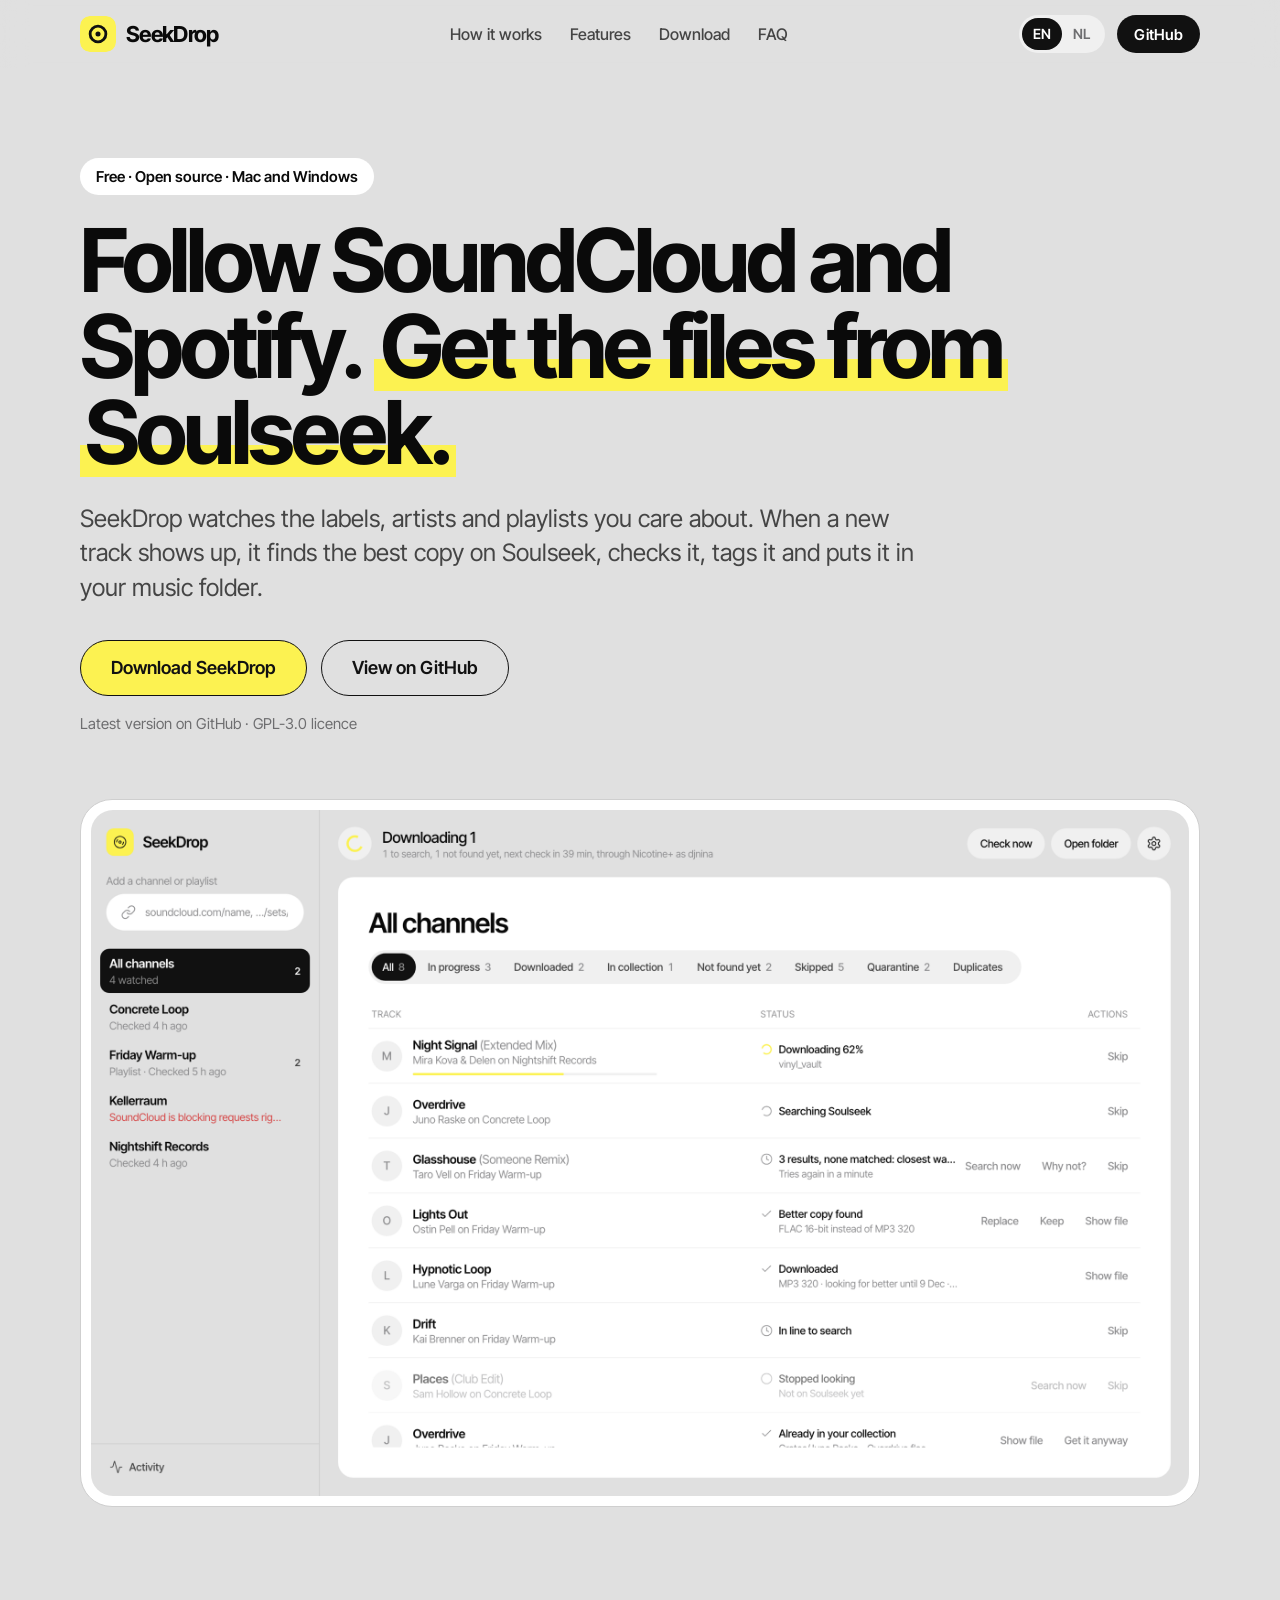
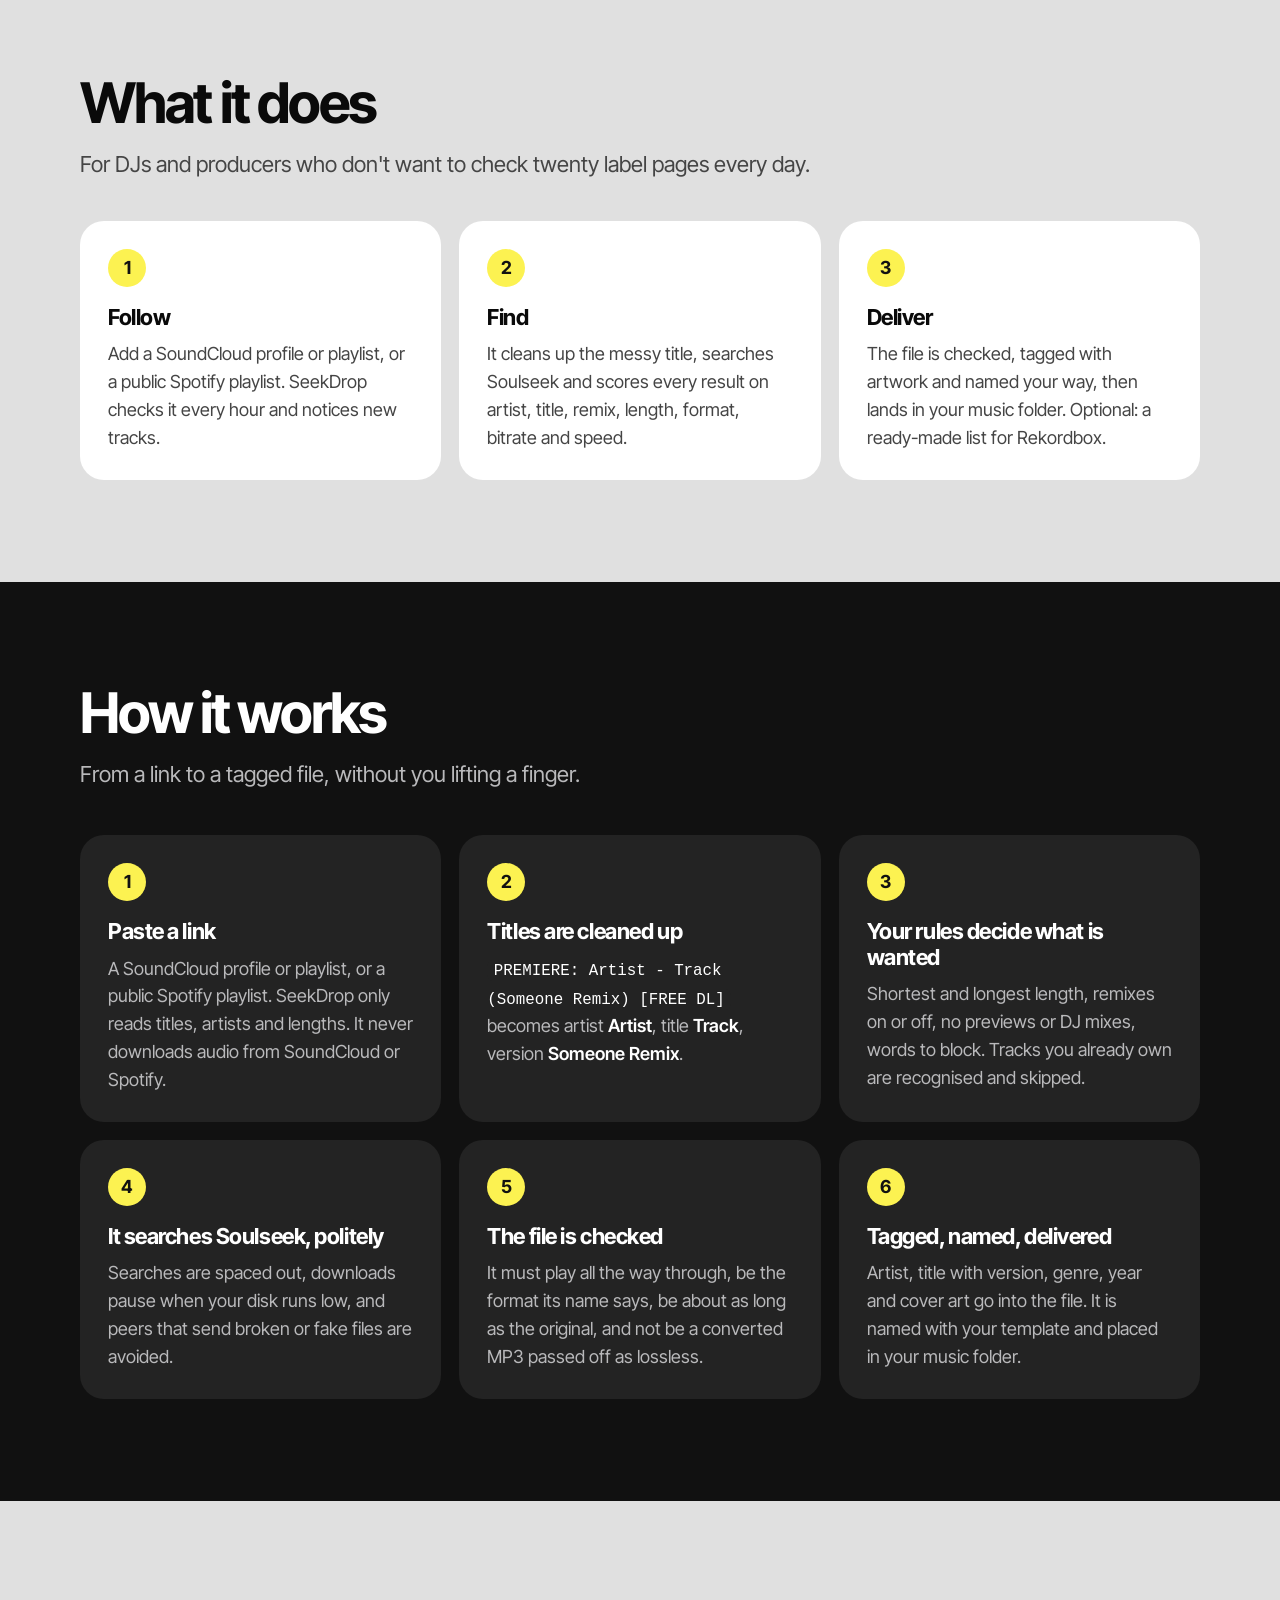
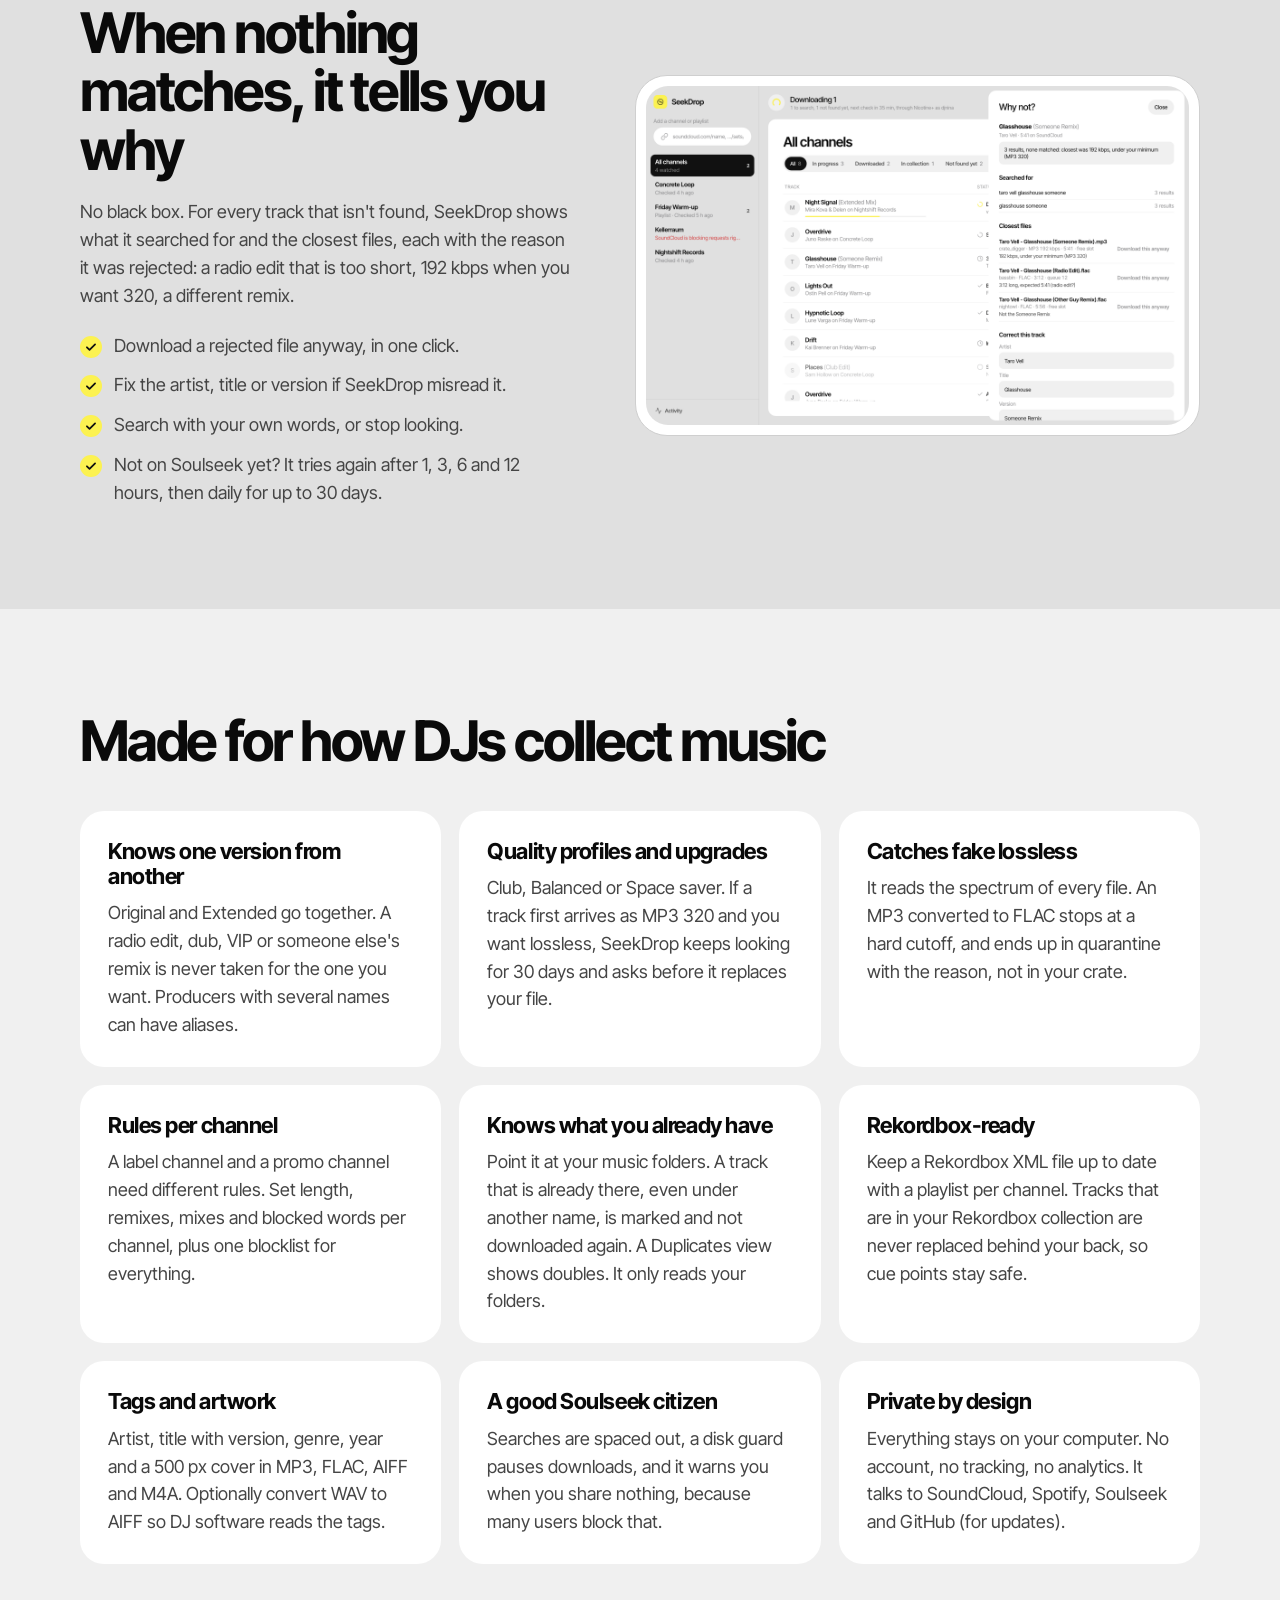
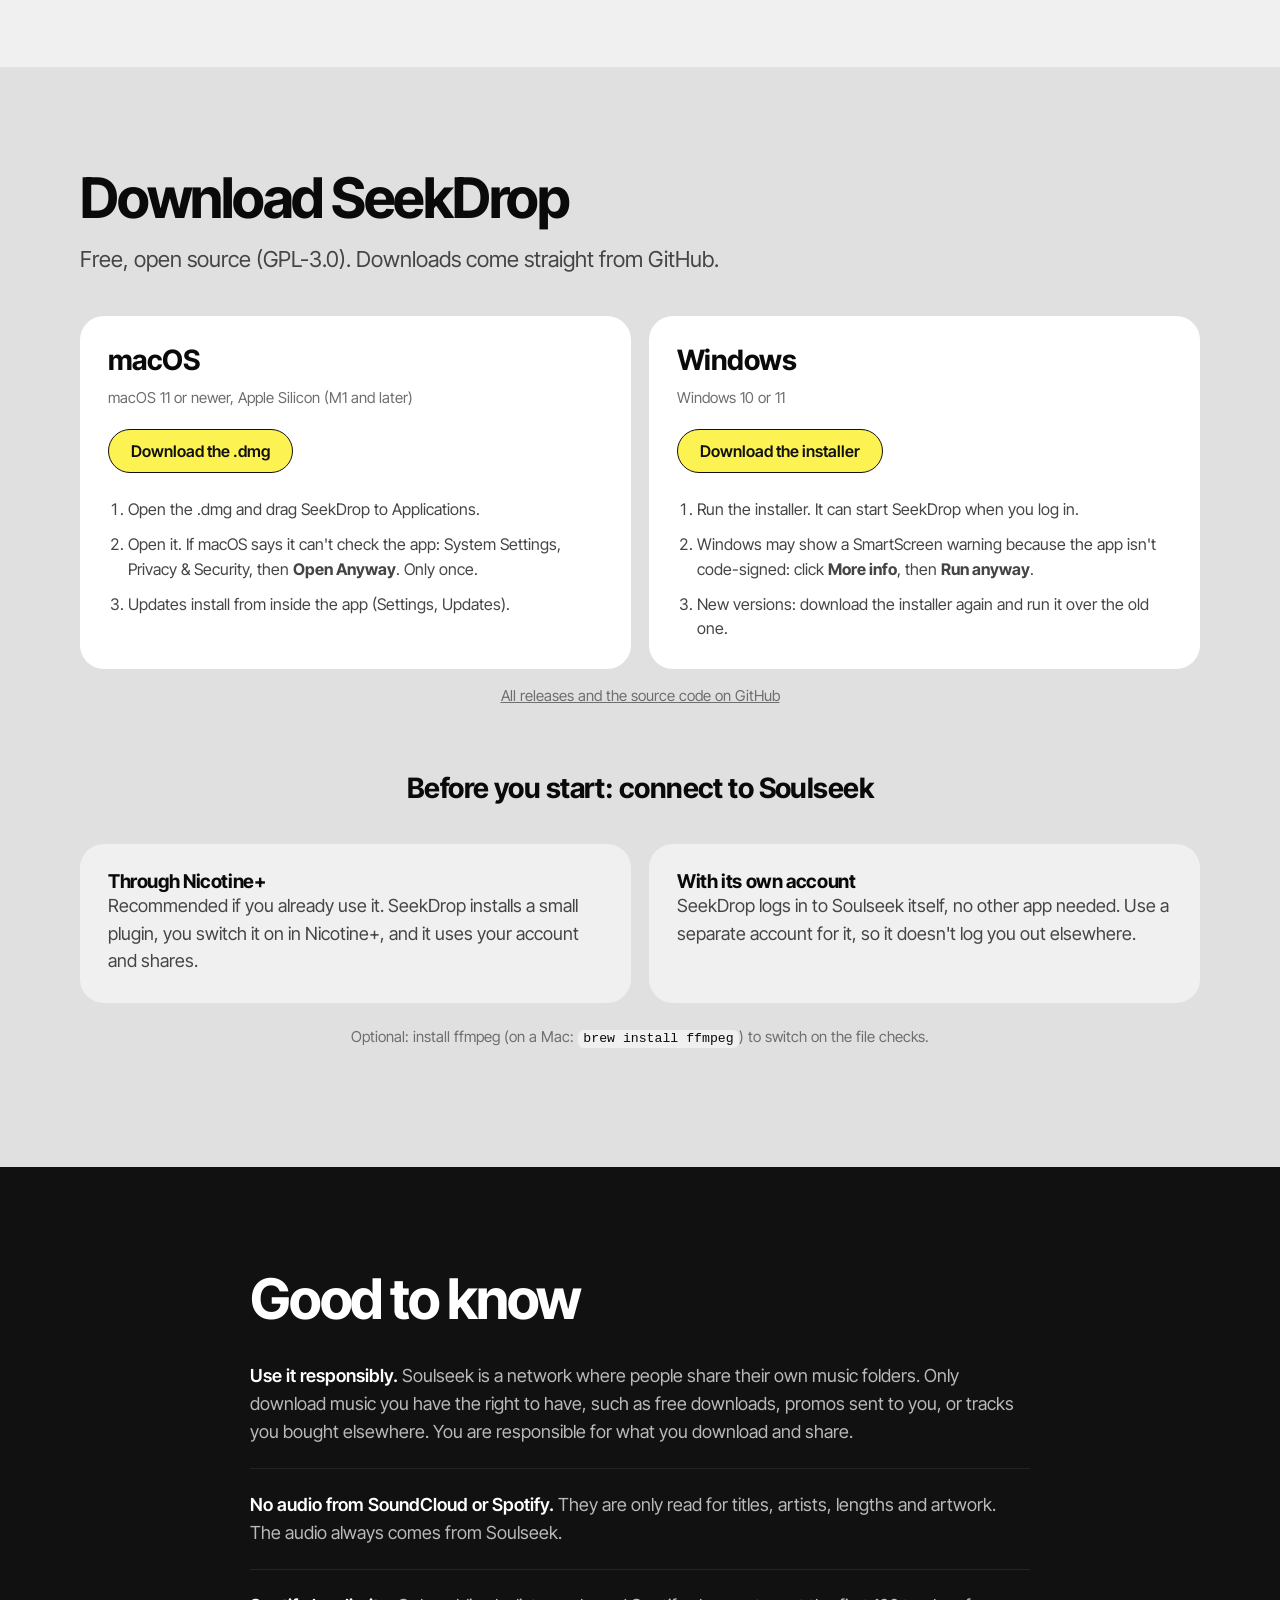
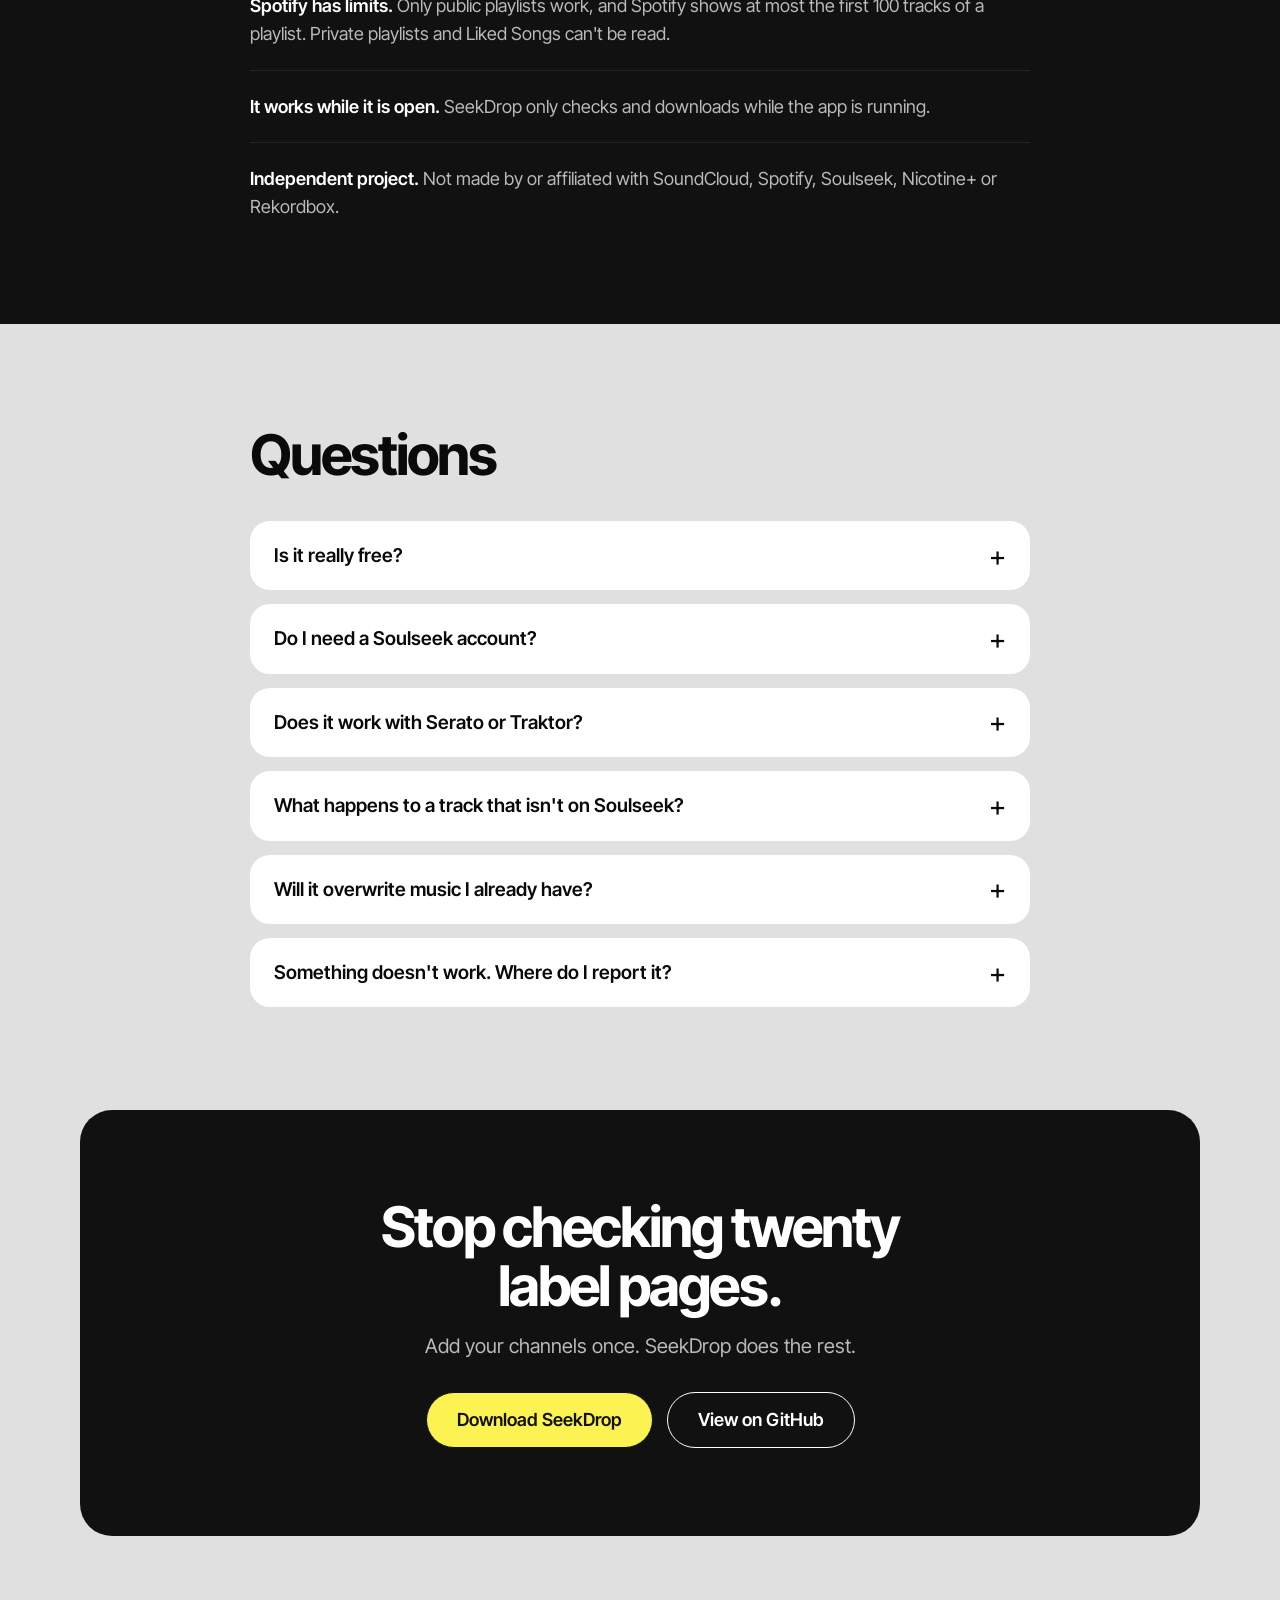
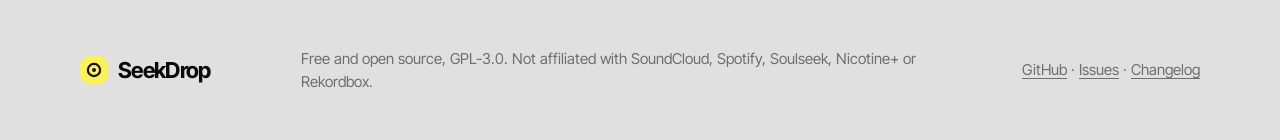
==== site/index.html @ 2ce30eee "Website: landing page for SeekDrop (site/) Static page in English and Dutch for Vercel (Root Directo" ====
<!doctype html>
<html lang="en">
<head>
  <meta charset="utf-8">
  <meta name="viewport" content="width=device-width, initial-scale=1">
  <title>SeekDrop: follow SoundCloud and Spotify, get the files from Soulseek</title>
  <meta name="description" content="SeekDrop is a free desktop app for DJs. It follows SoundCloud channels and Spotify playlists, finds each new track on Soulseek, checks the file, tags it and puts it in your music folder.">
  <meta name="theme-color" content="#E0E0E0">
  <meta property="og:title" content="SeekDrop">
  <meta property="og:description" content="Follow SoundCloud and Spotify. Get the files from Soulseek. Free and open source for Mac and Windows.">
  <meta property="og:type" content="website">
  <link rel="icon" href="img/logo.svg" type="image/svg+xml">
  <link rel="stylesheet" href="style.css">
</head>
<body>
<a class="skip" href="#main" data-i18n="skip">Skip to content</a>

<header class="nav">
  <div class="wrap nav-row">
    <a class="brand" href="#top" aria-label="SeekDrop">
      <img src="img/logo.svg" alt="" width="36" height="36"><span>SeekDrop</span>
    </a>
    <nav class="nav-links" aria-label="Main">
      <a href="#how" data-i18n="nav_how">How it works</a>
      <a href="#features" data-i18n="nav_features">Features</a>
      <a href="#download" data-i18n="nav_download">Download</a>
      <a href="#faq" data-i18n="nav_faq">FAQ</a>
    </nav>
    <div class="nav-actions">
      <div class="lang" role="group" aria-label="Language">
        <button type="button" data-lang="en" aria-pressed="true">EN</button>
        <button type="button" data-lang="nl" aria-pressed="false">NL</button>
      </div>
      <a class="btn dark small" href="https://github.com/Stormhoogervorst/seekdrop" data-i18n="github_short">GitHub</a>
    </div>
  </div>
</header>

<main id="main">
  <!-- Hero -->
  <section class="hero" id="top">
    <div class="wrap">
      <p class="eyebrow" data-i18n="eyebrow">Free · Open source · Mac and Windows</p>
      <h1 data-i18n="h1">Follow SoundCloud and Spotify. <span class="mark">Get the files from Soulseek.</span></h1>
      <p class="lede" data-i18n="lede">SeekDrop watches the labels, artists and playlists you care about. When a new track shows up, it finds the best copy on Soulseek, checks it, tags it and puts it in your music folder.</p>
      <div class="cta">
        <a class="btn primary big" id="dl-main" href="https://github.com/Stormhoogervorst/seekdrop/releases/latest"><span id="dl-main-label">Download for Mac</span></a>
        <a class="btn ghost big" href="https://github.com/Stormhoogervorst/seekdrop" data-i18n="view_github">View on GitHub</a>
      </div>
      <p class="meta" id="dl-meta" data-i18n="meta_default">Latest version on GitHub · GPL-3.0 licence</p>
      <figure class="shot hero-shot">
        <img src="img/app-main.png" width="1440" height="900" alt="The SeekDrop window: channels on the left, tracks with their status on the right, such as downloading, searching Soulseek, and downloaded." data-i18n-alt="alt_main">
      </figure>
    </div>
  </section>

  <!-- What it does -->
  <section class="section" id="what">
    <div class="wrap">
      <h2 data-i18n="what_h">What it does</h2>
      <p class="sub" data-i18n="what_sub">For DJs and producers who don't want to check twenty label pages every day.</p>
      <div class="cards three">
        <article class="card">
          <span class="num">1</span>
          <h3 data-i18n="c1_h">Follow</h3>
          <p data-i18n="c1_p">Add a SoundCloud profile or playlist, or a public Spotify playlist. SeekDrop checks it every hour and notices new tracks.</p>
        </article>
        <article class="card">
          <span class="num">2</span>
          <h3 data-i18n="c2_h">Find</h3>
          <p data-i18n="c2_p">It cleans up the messy title, searches Soulseek and scores every result on artist, title, remix, length, format, bitrate and speed.</p>
        </article>
        <article class="card">
          <span class="num">3</span>
          <h3 data-i18n="c3_h">Deliver</h3>
          <p data-i18n="c3_p">The file is checked, tagged with artwork and named your way, then lands in your music folder. Optional: a ready-made list for Rekordbox.</p>
        </article>
      </div>
    </div>
  </section>

  <!-- How it works -->
  <section class="section dark" id="how">
    <div class="wrap">
      <h2 data-i18n="how_h">How it works</h2>
      <p class="sub" data-i18n="how_sub">From a link to a tagged file, without you lifting a finger.</p>
      <ol class="steps">
        <li><h3 data-i18n="s1_h">Paste a link</h3><p data-i18n="s1_p">A SoundCloud profile or playlist, or a public Spotify playlist. SeekDrop only reads titles, artists and lengths. It never downloads audio from SoundCloud or Spotify.</p></li>
        <li><h3 data-i18n="s2_h">Titles are cleaned up</h3><p data-i18n="s2_p"><code>PREMIERE: Artist - Track (Someone Remix) [FREE DL]</code> becomes artist <em>Artist</em>, title <em>Track</em>, version <em>Someone Remix</em>.</p></li>
        <li><h3 data-i18n="s3_h">Your rules decide what is wanted</h3><p data-i18n="s3_p">Shortest and longest length, remixes on or off, no previews or DJ mixes, words to block. Tracks you already own are recognised and skipped.</p></li>
        <li><h3 data-i18n="s4_h">It searches Soulseek, politely</h3><p data-i18n="s4_p">Searches are spaced out, downloads pause when your disk runs low, and peers that send broken or fake files are avoided.</p></li>
        <li><h3 data-i18n="s5_h">The file is checked</h3><p data-i18n="s5_p">It must play all the way through, be the format its name says, be about as long as the original, and not be a converted MP3 passed off as lossless.</p></li>
        <li><h3 data-i18n="s6_h">Tagged, named, delivered</h3><p data-i18n="s6_p">Artist, title with version, genre, year and cover art go into the file. It is named with your template and placed in your music folder.</p></li>
      </ol>
    </div>
  </section>

  <!-- Why not -->
  <section class="section" id="why">
    <div class="wrap split">
      <div class="copy">
        <h2 data-i18n="why_h">When nothing matches, it tells you why</h2>
        <p data-i18n="why_p">No black box. For every track that isn't found, SeekDrop shows what it searched for and the closest files, each with the reason it was rejected: a radio edit that is too short, 192 kbps when you want 320, a different remix.</p>
        <ul class="ticks">
          <li data-i18n="why_l1">Download a rejected file anyway, in one click.</li>
          <li data-i18n="why_l2">Fix the artist, title or version if SeekDrop misread it.</li>
          <li data-i18n="why_l3">Search with your own words, or stop looking.</li>
          <li data-i18n="why_l4">Not on Soulseek yet? It tries again after 1, 3, 6 and 12 hours, then daily for up to 30 days.</li>
        </ul>
      </div>
      <figure class="shot">
        <img src="img/app-why.png" width="1440" height="900" loading="lazy" alt="The Why not panel for a track: what was searched for, the three closest files and why each was rejected, with buttons to download anyway." data-i18n-alt="alt_why">
      </figure>
    </div>
  </section>

  <!-- Features -->
  <section class="section tint" id="features">
    <div class="wrap">
      <h2 data-i18n="feat_h">Made for how DJs collect music</h2>
      <div class="cards grid">
        <article class="card"><h3 data-i18n="f1_h">Knows one version from another</h3><p data-i18n="f1_p">Original and Extended go together. A radio edit, dub, VIP or someone else's remix is never taken for the one you want. Producers with several names can have aliases.</p></article>
        <article class="card"><h3 data-i18n="f2_h">Quality profiles and upgrades</h3><p data-i18n="f2_p">Club, Balanced or Space saver. If a track first arrives as MP3 320 and you want lossless, SeekDrop keeps looking for 30 days and asks before it replaces your file.</p></article>
        <article class="card"><h3 data-i18n="f3_h">Catches fake lossless</h3><p data-i18n="f3_p">It reads the spectrum of every file. An MP3 converted to FLAC stops at a hard cutoff, and ends up in quarantine with the reason, not in your crate.</p></article>
        <article class="card"><h3 data-i18n="f4_h">Rules per channel</h3><p data-i18n="f4_p">A label channel and a promo channel need different rules. Set length, remixes, mixes and blocked words per channel, plus one blocklist for everything.</p></article>
        <article class="card"><h3 data-i18n="f5_h">Knows what you already have</h3><p data-i18n="f5_p">Point it at your music folders. A track that is already there, even under another name, is marked and not downloaded again. A Duplicates view shows doubles. It only reads your folders.</p></article>
        <article class="card"><h3 data-i18n="f6_h">Rekordbox-ready</h3><p data-i18n="f6_p">Keep a Rekordbox XML file up to date with a playlist per channel. Tracks that are in your Rekordbox collection are never replaced behind your back, so cue points stay safe.</p></article>
        <article class="card"><h3 data-i18n="f7_h">Tags and artwork</h3><p data-i18n="f7_p">Artist, title with version, genre, year and a 500 px cover in MP3, FLAC, AIFF and M4A. Optionally convert WAV to AIFF so DJ software reads the tags.</p></article>
        <article class="card"><h3 data-i18n="f8_h">A good Soulseek citizen</h3><p data-i18n="f8_p">Searches are spaced out, a disk guard pauses downloads, and it warns you when you share nothing, because many users block that.</p></article>
        <article class="card"><h3 data-i18n="f9_h">Private by design</h3><p data-i18n="f9_p">Everything stays on your computer. No account, no tracking, no analytics. It talks to SoundCloud, Spotify, Soulseek and GitHub (for updates).</p></article>
      </div>
    </div>
  </section>

  <!-- Download -->
  <section class="section" id="download">
    <div class="wrap">
      <h2 data-i18n="dl_h">Download SeekDrop</h2>
      <p class="sub" id="dl-sub" data-i18n="dl_sub">Free, open source (GPL-3.0). Downloads come straight from GitHub.</p>
      <div class="cards two">
        <article class="card os" id="card-mac">
          <h3>macOS</h3>
          <p class="small" data-i18n="mac_req">macOS 11 or newer, Apple Silicon (M1 and later)</p>
          <a class="btn primary" id="dl-mac" href="https://github.com/Stormhoogervorst/seekdrop/releases/latest" data-i18n="dl_mac">Download the .dmg</a>
          <ol class="mini">
            <li data-i18n="mac_1">Open the .dmg and drag SeekDrop to Applications.</li>
            <li data-i18n="mac_2">Open it. If macOS says it can't check the app: System Settings, Privacy &amp; Security, then <strong>Open Anyway</strong>. Only once.</li>
            <li data-i18n="mac_3">Updates install from inside the app (Settings, Updates).</li>
          </ol>
        </article>
        <article class="card os" id="card-win">
          <h3>Windows</h3>
          <p class="small" data-i18n="win_req">Windows 10 or 11</p>
          <a class="btn primary" id="dl-win" href="https://github.com/Stormhoogervorst/seekdrop/releases/latest" data-i18n="dl_win">Download the installer</a>
          <ol class="mini">
            <li data-i18n="win_1">Run the installer. It can start SeekDrop when you log in.</li>
            <li data-i18n="win_2">Windows may show a SmartScreen warning because the app isn't code-signed: click <strong>More info</strong>, then <strong>Run anyway</strong>.</li>
            <li data-i18n="win_3">New versions: download the installer again and run it over the old one.</li>
          </ol>
        </article>
      </div>
      <p class="small center"><a href="https://github.com/Stormhoogervorst/seekdrop/releases" data-i18n="all_releases">All releases and the source code on GitHub</a></p>

      <div class="connect">
        <h3 data-i18n="conn_h">Before you start: connect to Soulseek</h3>
        <div class="cards two">
          <article class="card flat"><h4 data-i18n="conn1_h">Through Nicotine+</h4><p data-i18n="conn1_p">Recommended if you already use it. SeekDrop installs a small plugin, you switch it on in Nicotine+, and it uses your account and shares.</p></article>
          <article class="card flat"><h4 data-i18n="conn2_h">With its own account</h4><p data-i18n="conn2_p">SeekDrop logs in to Soulseek itself, no other app needed. Use a separate account for it, so it doesn't log you out elsewhere.</p></article>
        </div>
        <p class="small center" data-i18n="ffmpeg">Optional: install ffmpeg (on a Mac: <code>brew install ffmpeg</code>) to switch on the file checks.</p>
      </div>
    </div>
  </section>

  <!-- Good to know -->
  <section class="section dark" id="know">
    <div class="wrap narrow">
      <h2 data-i18n="know_h">Good to know</h2>
      <ul class="know">
        <li><strong data-i18n="k1_h">Use it responsibly.</strong> <span data-i18n="k1_p">Soulseek is a network where people share their own music folders. Only download music you have the right to have, such as free downloads, promos sent to you, or tracks you bought elsewhere. You are responsible for what you download and share.</span></li>
        <li><strong data-i18n="k2_h">No audio from SoundCloud or Spotify.</strong> <span data-i18n="k2_p">They are only read for titles, artists, lengths and artwork. The audio always comes from Soulseek.</span></li>
        <li><strong data-i18n="k3_h">Spotify has limits.</strong> <span data-i18n="k3_p">Only public playlists work, and Spotify shows at most the first 100 tracks of a playlist. Private playlists and Liked Songs can't be read.</span></li>
        <li><strong data-i18n="k4_h">It works while it is open.</strong> <span data-i18n="k4_p">SeekDrop only checks and downloads while the app is running.</span></li>
        <li><strong data-i18n="k5_h">Independent project.</strong> <span data-i18n="k5_p">Not made by or affiliated with SoundCloud, Spotify, Soulseek, Nicotine+ or Rekordbox.</span></li>
      </ul>
    </div>
  </section>

  <!-- FAQ -->
  <section class="section" id="faq">
    <div class="wrap narrow">
      <h2 data-i18n="faq_h">Questions</h2>
      <details><summary data-i18n="q1">Is it really free?</summary><p data-i18n="a1">Yes. SeekDrop is free and open source under the GPL-3.0 licence. There are no accounts, subscriptions or ads.</p></details>
      <details><summary data-i18n="q2">Do I need a Soulseek account?</summary><p data-i18n="a2">Either use your existing Nicotine+ (it brings its own account), or let SeekDrop log in with an account of its own. A name that doesn't exist yet is created when you first log in.</p></details>
      <details><summary data-i18n="q3">Does it work with Serato or Traktor?</summary><p data-i18n="a3">The files and tags work in any DJ software. The ready-made playlist file is for Rekordbox only for now. Serato crates, M3U playlists and Traktor are not built yet.</p></details>
      <details><summary data-i18n="q4">What happens to a track that isn't on Soulseek?</summary><p data-i18n="a4">It stays in the list as "Not found yet" and SeekDrop tries again after 1, 3, 6 and 12 hours, then daily, for up to 30 days. You can search again by hand at any time.</p></details>
      <details><summary data-i18n="q5">Will it overwrite music I already have?</summary><p data-i18n="a5">No. Your own folders are only read. A better copy of a track is kept next to your file until you press Replace, and a replaced file goes to SeekDrop's trash for 30 days.</p></details>
      <details><summary data-i18n="q6">Something doesn't work. Where do I report it?</summary><p data-i18n="a6">Open an issue on <a href="https://github.com/Stormhoogervorst/seekdrop/issues">GitHub</a> and attach <code>seekdrop.log</code> from the app's data folder.</p></details>
    </div>
  </section>

  <!-- Final call -->
  <section class="section end">
    <div class="wrap">
      <div class="final">
        <h2 data-i18n="end_h">Stop checking twenty label pages.</h2>
        <p data-i18n="end_p">Add your channels once. SeekDrop does the rest.</p>
        <div class="cta center">
          <a class="btn primary big" href="#download" data-i18n="end_btn">Download SeekDrop</a>
          <a class="btn ghost-light big" href="https://github.com/Stormhoogervorst/seekdrop" data-i18n="view_github">View on GitHub</a>
        </div>
      </div>
    </div>
  </section>
</main>

<footer class="foot">
  <div class="wrap foot-row">
    <a class="brand" href="#top"><img src="img/logo.svg" alt="" width="28" height="28"><span>SeekDrop</span></a>
    <p class="small" data-i18n="foot">Free and open source, GPL-3.0. Not affiliated with SoundCloud, Spotify, Soulseek, Nicotine+ or Rekordbox.</p>
    <p class="small"><a href="https://github.com/Stormhoogervorst/seekdrop">GitHub</a> · <a href="https://github.com/Stormhoogervorst/seekdrop/issues" data-i18n="issues">Issues</a> · <a href="https://github.com/Stormhoogervorst/seekdrop/blob/main/CHANGELOG.md" data-i18n="changelog">Changelog</a></p>
  </div>
</footer>

<script src="main.js"></script>
</body>
</html>
---- site/style.css ----
/* SeekDrop website. Same look as the app (DESIGN.md): warm grey, white rounded cards, one yellow accent,
   pill buttons, Inter Tight (SIL Open Font License, see fonts/OFL.txt). */
@font-face {
  font-family: "Inter Tight"; font-style: normal; font-display: swap; font-weight: 100 900;
  src: url(fonts/inter-tight-latin-wght-normal.woff2) format("woff2-variations");
  unicode-range: U+0000-00FF, U+0131, U+0152-0153, U+02BB-02BC, U+02C6, U+02DA, U+02DC, U+0304, U+0308, U+0329, U+2000-206F, U+20AC, U+2122, U+2191, U+2193, U+2212, U+2215, U+FEFF, U+FFFD;
}
@font-face {
  font-family: "Inter Tight"; font-style: normal; font-display: swap; font-weight: 100 900;
  src: url(fonts/inter-tight-latin-ext-wght-normal.woff2) format("woff2-variations");
  unicode-range: U+0100-02BA, U+02BD-02C5, U+02C7-02CC, U+02CE-02D7, U+02DD-02FF, U+0304, U+0308, U+0329, U+1D00-1DBF, U+1E00-1E9F, U+1EF2-1EFF, U+2020, U+20A0-20AB, U+20AD-20C0, U+2113, U+2C60-2C7F, U+A720-A7FF;
}

:root {
  --bg: #E0E0E0;
  --surface: #FFFFFF;
  --surface-muted: #F0F0F0;
  --ink: #111111;
  --ink-raised: #232323;
  --accent: #FCF251;
  --accent-soft: #FEF99A;
  --text: #0A0A0A;
  --body: #454545;
  --muted: #6E6E70;          /* darker than the app's #8E8E90 so small text passes contrast on grey */
  --on-ink: #FFFFFF;
  --on-ink-muted: #B9B9BB;
  --line: #CFCFCF;
  --radius-card: 24px;
  --radius-big: 32px;
  --font: "Inter Tight", "Geist", Inter, system-ui, -apple-system, "Segoe UI", sans-serif;
  --gutter: 20px;
}

*, *::before, *::after { box-sizing: border-box; }
html { scroll-behavior: smooth; scroll-padding-top: 84px; -webkit-text-size-adjust: 100%; }
body {
  margin: 0; background: var(--bg); color: var(--body);
  font-family: var(--font); font-size: 18px; line-height: 1.55; -webkit-font-smoothing: antialiased;
}
img { max-width: 100%; height: auto; display: block; }
a { color: inherit; }
code { font-family: ui-monospace, "SF Mono", Menlo, Consolas, monospace; font-size: .88em; background: var(--surface-muted);
  padding: .1em .4em; border-radius: 6px; color: var(--text); overflow-wrap: anywhere; }
.dark code { background: var(--ink-raised); color: var(--on-ink); }
em { font-style: normal; font-weight: 600; color: var(--text); }
.dark em { color: var(--on-ink); }
:focus-visible { outline: 3px solid var(--ink); outline-offset: 3px; border-radius: 8px; }
.dark :focus-visible, .final :focus-visible { outline-color: var(--accent); }

.wrap { width: 100%; max-width: 1160px; margin: 0 auto; padding: 0 var(--gutter); }
.narrow { max-width: 820px; }
.center { text-align: center; justify-content: center; }
.small { font-size: 15px; color: var(--muted); }
.skip { position: absolute; left: -999px; top: 8px; background: var(--ink); color: var(--on-ink); padding: 10px 16px; border-radius: 999px; z-index: 100; }
.skip:focus { left: 12px; }

h1, h2, h3, h4 { color: var(--text); margin: 0; letter-spacing: -0.03em; line-height: 1.05; font-weight: 700; }
h1 { font-size: clamp(40px, 7.2vw, 88px); letter-spacing: -0.045em; line-height: .98; max-width: 16ch; }
h2 { font-size: clamp(32px, 4.8vw, 56px); letter-spacing: -0.04em; }
h3 { font-size: 22px; line-height: 1.15; letter-spacing: -0.02em; }
h4 { font-size: 19px; letter-spacing: -0.02em; }
.dark h2, .dark h3, .end h2 { color: var(--on-ink); }

/* Buttons: always pills */
.btn {
  display: inline-flex; align-items: center; justify-content: center; gap: 8px; min-height: 44px; padding: 0 22px;
  border-radius: 999px; font: 600 16px/1 var(--font); text-decoration: none; border: 1.5px solid transparent;
  cursor: pointer; transition: transform .15s ease, background-color .15s ease; white-space: nowrap;
}
.btn:hover { transform: translateY(-1px); }
.btn.primary { background: var(--accent); color: var(--ink); border-color: var(--ink); }
.btn.primary:hover { background: var(--accent-soft); }
.btn.dark { background: var(--ink); color: var(--on-ink); }
.btn.ghost { background: transparent; color: var(--ink); border-color: var(--ink); }
.btn.ghost-light { background: transparent; color: var(--on-ink); border-color: var(--on-ink); }
.btn.big { min-height: 56px; padding: 0 30px; font-size: 18px; }
.btn.small { min-height: 38px; padding: 0 16px; font-size: 15px; }

/* Navigation */
.nav { position: sticky; top: 0; z-index: 50; background: rgba(224, 224, 224, .88); backdrop-filter: blur(14px); -webkit-backdrop-filter: blur(14px); }
.nav-row { display: flex; align-items: center; justify-content: space-between; gap: 16px; min-height: 68px; }
.brand { display: inline-flex; align-items: center; gap: 10px; text-decoration: none; font-weight: 700; font-size: 22px; letter-spacing: -0.03em; color: var(--text); }
.brand img { border-radius: 10px; }
.nav-links { display: flex; gap: 28px; }
.nav-links a { text-decoration: none; font-weight: 500; font-size: 16px; color: var(--body); }
.nav-links a:hover { color: var(--text); text-decoration: underline; text-underline-offset: 6px; }
.nav-actions { display: flex; align-items: center; gap: 12px; }
.lang { display: inline-flex; background: var(--surface-muted); border-radius: 999px; padding: 3px; }
.lang button { border: 0; background: transparent; font: 600 14px/1 var(--font); color: var(--muted); min-width: 40px; min-height: 32px; border-radius: 999px; cursor: pointer; }
.lang button[aria-pressed="true"] { background: var(--ink); color: var(--on-ink); }

/* Hero */
.hero { padding: clamp(40px, 7vw, 96px) 0 clamp(32px, 5vw, 64px); }
.eyebrow { display: inline-block; margin: 0 0 22px; padding: 7px 16px; background: var(--surface); border-radius: 999px; font-weight: 600; font-size: 15px; color: var(--text); }
.mark { background: linear-gradient(transparent 62%, var(--accent) 62%, var(--accent) 92%, transparent 92%); padding: 0 .06em; -webkit-box-decoration-break: clone; box-decoration-break: clone; }
.lede { font-size: clamp(19px, 2.2vw, 24px); line-height: 1.45; max-width: 36em; margin: 26px 0 0; color: var(--body); }
.cta { display: flex; flex-wrap: wrap; gap: 14px; margin-top: 34px; }
.meta { margin: 16px 0 0; font-size: 15px; color: var(--muted); }
.shot { margin: 0; background: var(--surface); border-radius: var(--radius-big); padding: 10px; border: 1px solid var(--line); }
.shot img { border-radius: 22px; width: 100%; }
.hero-shot { margin-top: clamp(36px, 5vw, 64px); }

/* Sections */
.section { padding: clamp(56px, 8vw, 112px) 0; }
.section .sub { font-size: clamp(18px, 2vw, 22px); margin: 14px 0 0; max-width: 36em; }
.dark { background: var(--ink); color: var(--on-ink-muted); }
.dark .sub { color: var(--on-ink-muted); }
.tint { background: var(--surface-muted); }
.end { padding-top: 0; }

.cards { display: grid; gap: 18px; margin-top: 40px; }
.cards.three { grid-template-columns: repeat(3, 1fr); }
.cards.two { grid-template-columns: repeat(2, 1fr); }
.cards.grid { grid-template-columns: repeat(3, 1fr); }
.card { background: var(--surface); border-radius: var(--radius-card); padding: 28px; }
.card h3 { margin-bottom: 10px; }
.card p { margin: 0; }
.card.flat { background: var(--surface-muted); }
.tint .card { background: var(--surface); }
.num { display: inline-grid; place-items: center; width: 38px; height: 38px; border-radius: 50%; background: var(--accent); color: var(--ink); font-weight: 700; margin-bottom: 18px; }

/* Steps */
.steps { list-style: none; counter-reset: step; margin: 44px 0 0; padding: 0; display: grid; grid-template-columns: repeat(3, 1fr); gap: 18px; }
.steps li { counter-increment: step; background: var(--ink-raised); border-radius: var(--radius-card); padding: 28px; }
.steps li::before { content: counter(step); display: grid; place-items: center; width: 38px; height: 38px; border-radius: 50%; background: var(--accent); color: var(--ink); font-weight: 700; margin-bottom: 18px; }
.steps h3 { margin-bottom: 10px; }
.steps p { margin: 0; color: var(--on-ink-muted); }

/* Split */
.split { display: grid; grid-template-columns: 1fr 1.15fr; gap: clamp(28px, 5vw, 72px); align-items: center; }
.split p { margin: 18px 0 0; }
.ticks { list-style: none; margin: 22px 0 0; padding: 0; display: grid; gap: 12px; }
.ticks li { position: relative; padding-left: 34px; }
.ticks li::before { content: ""; position: absolute; left: 0; top: 4px; width: 22px; height: 22px; border-radius: 50%; background: var(--accent) url("data:image/svg+xml,%3Csvg xmlns='http://www.w3.org/2000/svg' viewBox='0 0 24 24' fill='none' stroke='%23111' stroke-width='3' stroke-linecap='round' stroke-linejoin='round'%3E%3Cpath d='M5 12.5l4.5 4.5L19 7.5'/%3E%3C/svg%3E") center / 14px no-repeat; }

/* Download */
.os h3 { font-size: 28px; }
.os .small { margin: 0 0 20px; }
.mini { margin: 24px 0 0; padding-left: 20px; display: grid; gap: 10px; font-size: 16px; }
.connect { margin-top: 64px; }
.connect h3 { font-size: 28px; text-align: center; }
.connect .small { margin-top: 22px; }
.card.os.pick { outline: 3px solid var(--ink); }

/* Good to know */
.know { list-style: none; margin: 34px 0 0; padding: 0; display: grid; gap: 22px; }
.know li { padding-bottom: 22px; border-bottom: 1px solid var(--ink-raised); }
.know li:last-child { border: 0; padding-bottom: 0; }
.know strong { color: var(--on-ink); font-weight: 600; }

/* FAQ */
details { background: var(--surface); border-radius: 20px; padding: 0 24px; margin-top: 14px; }
details:first-of-type { margin-top: 36px; }
summary { cursor: pointer; list-style: none; font-weight: 600; font-size: 19px; color: var(--text); padding: 20px 36px 20px 0; position: relative; }
summary::-webkit-details-marker { display: none; }
summary::after { content: "+"; position: absolute; right: 0; top: 50%; transform: translateY(-50%); font-size: 28px; font-weight: 400; line-height: 1; }
details[open] summary::after { content: "\2212"; }
details p { margin: 0 0 22px; }

/* Final call */
.final { background: var(--ink); border-radius: var(--radius-big); padding: clamp(40px, 7vw, 88px) var(--gutter); text-align: center; }
.final h2 { color: var(--on-ink); margin: 0 auto; max-width: 14ch; }
.final p { color: var(--on-ink-muted); margin: 16px 0 0; font-size: 20px; }
.final .cta { margin-top: 30px; }

/* Footer */
.foot { padding: 8px 0 48px; }
.foot-row { display: flex; flex-wrap: wrap; align-items: center; justify-content: space-between; gap: 16px 32px; }
.foot .small { margin: 0; max-width: 42em; }
.foot a { text-underline-offset: 3px; }

@media (max-width: 980px) {
  .cards.three, .steps, .cards.grid { grid-template-columns: repeat(2, 1fr); }
  .split { grid-template-columns: 1fr; }
  .nav-links { display: none; }
}
@media (max-width: 640px) {
  body { font-size: 17px; }
  .cards.three, .cards.two, .cards.grid, .steps { grid-template-columns: 1fr; }
  .card, .steps li { padding: 24px; }
  .nav-actions .btn { display: none; }
  .btn.big { width: 100%; }
  .cta { flex-direction: column; }
  .shot { padding: 6px; border-radius: 22px; }
  .shot img { border-radius: 16px; }
  .foot-row { flex-direction: column; align-items: flex-start; }
}
@media (prefers-reduced-motion: reduce) {
  html { scroll-behavior: auto; }
  .btn { transition: none; }
  .btn:hover { transform: none; }
}
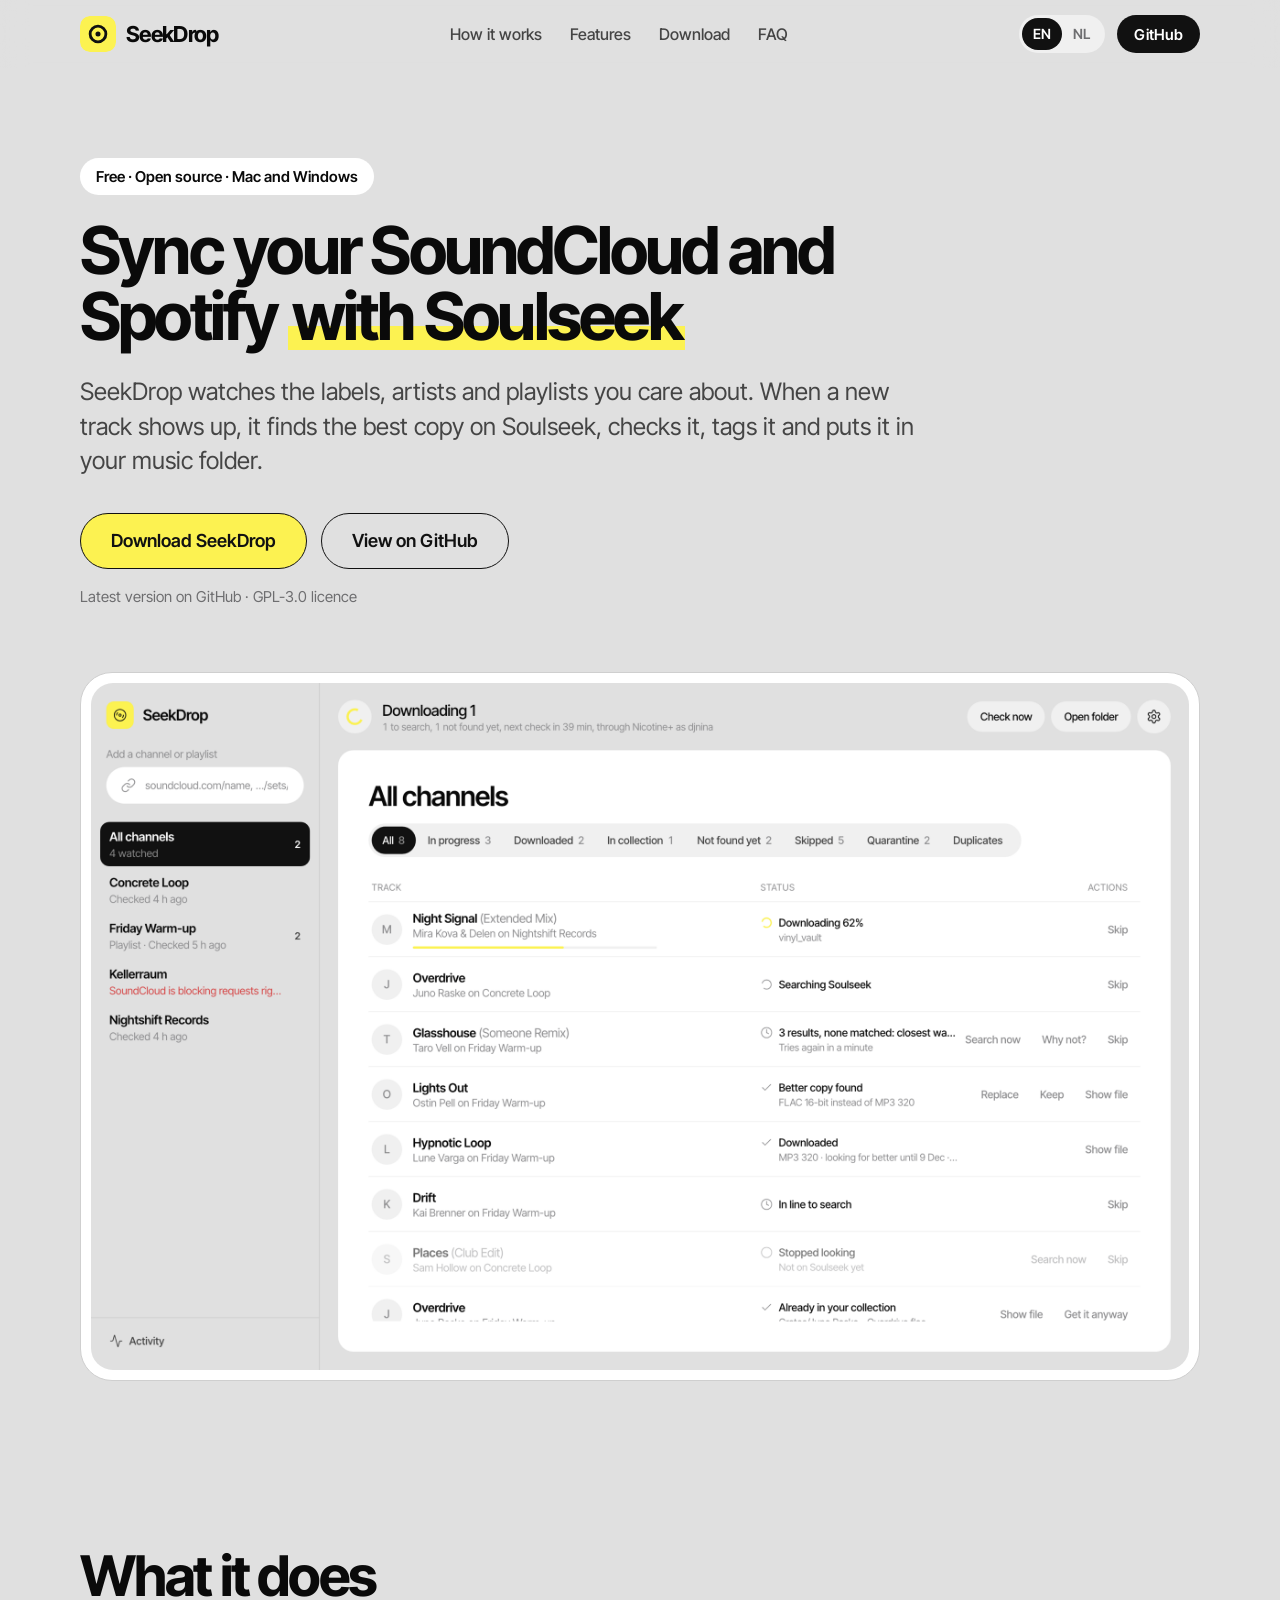
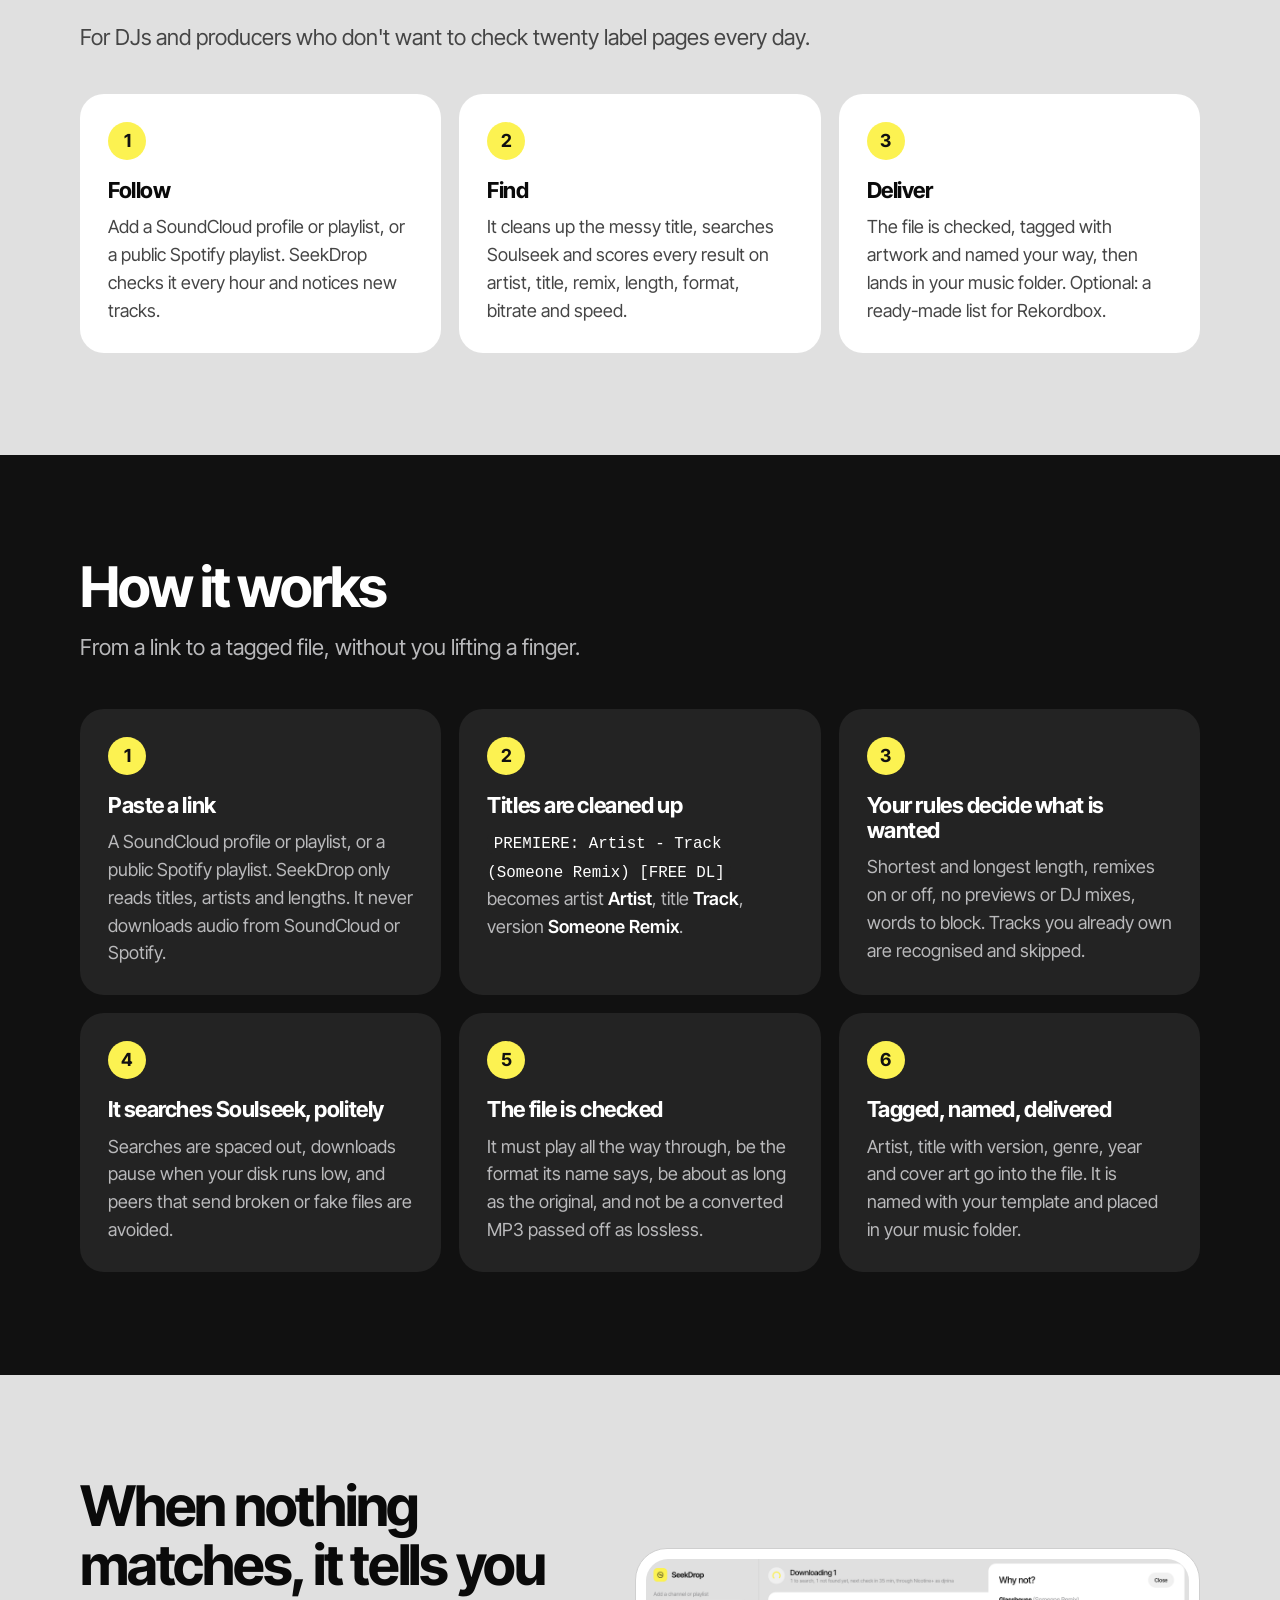
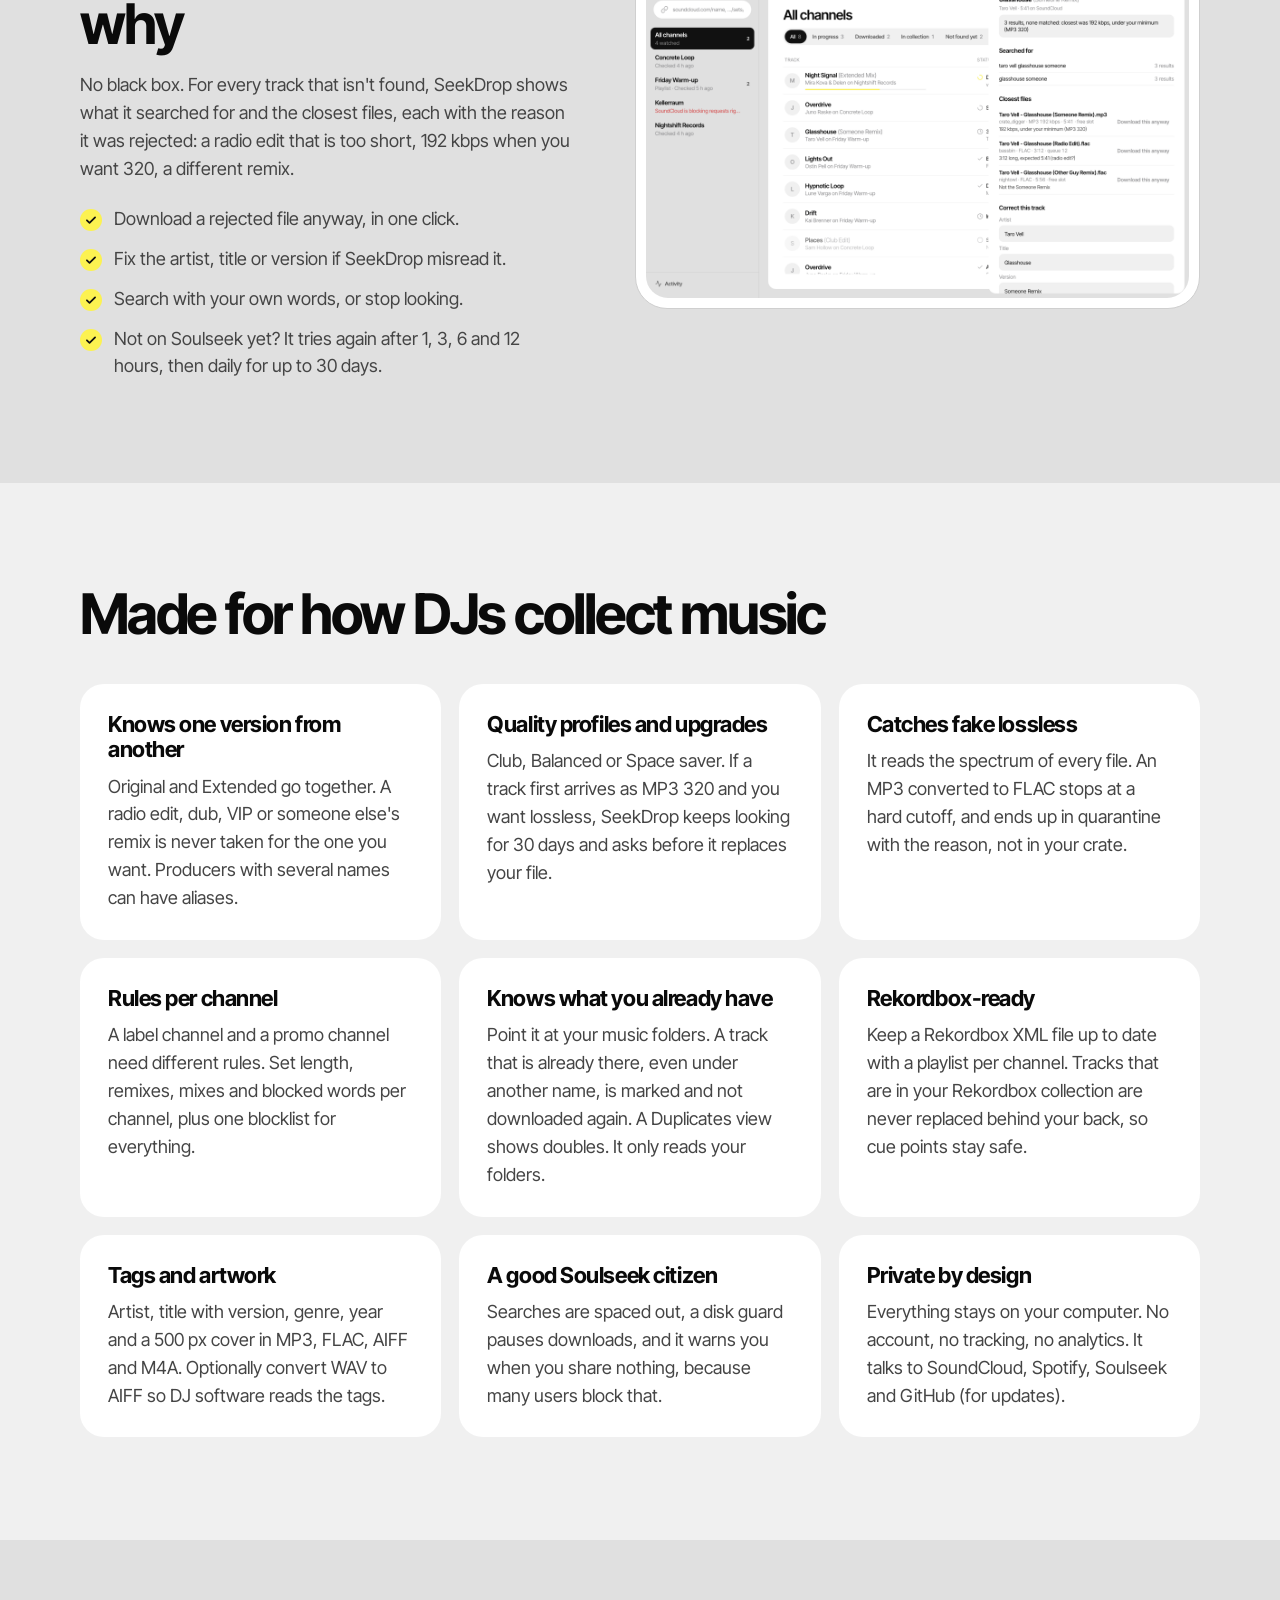
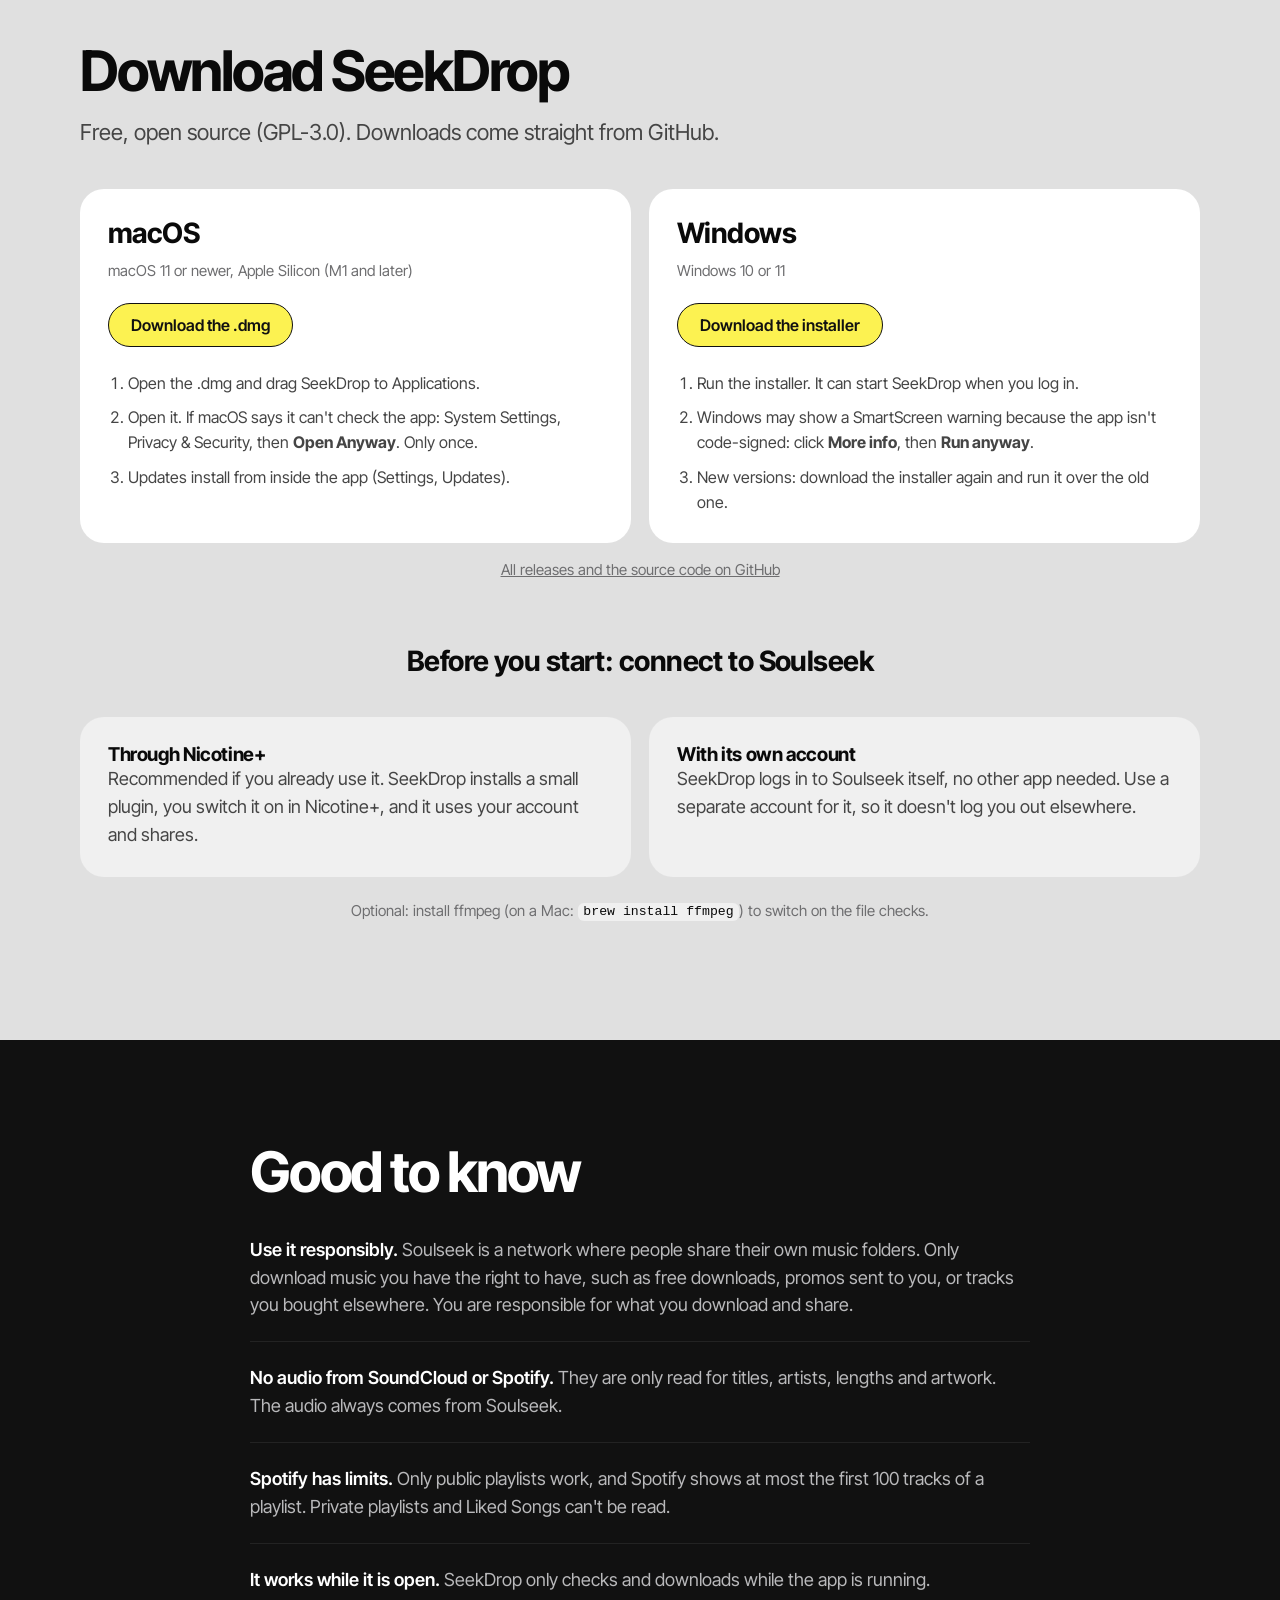
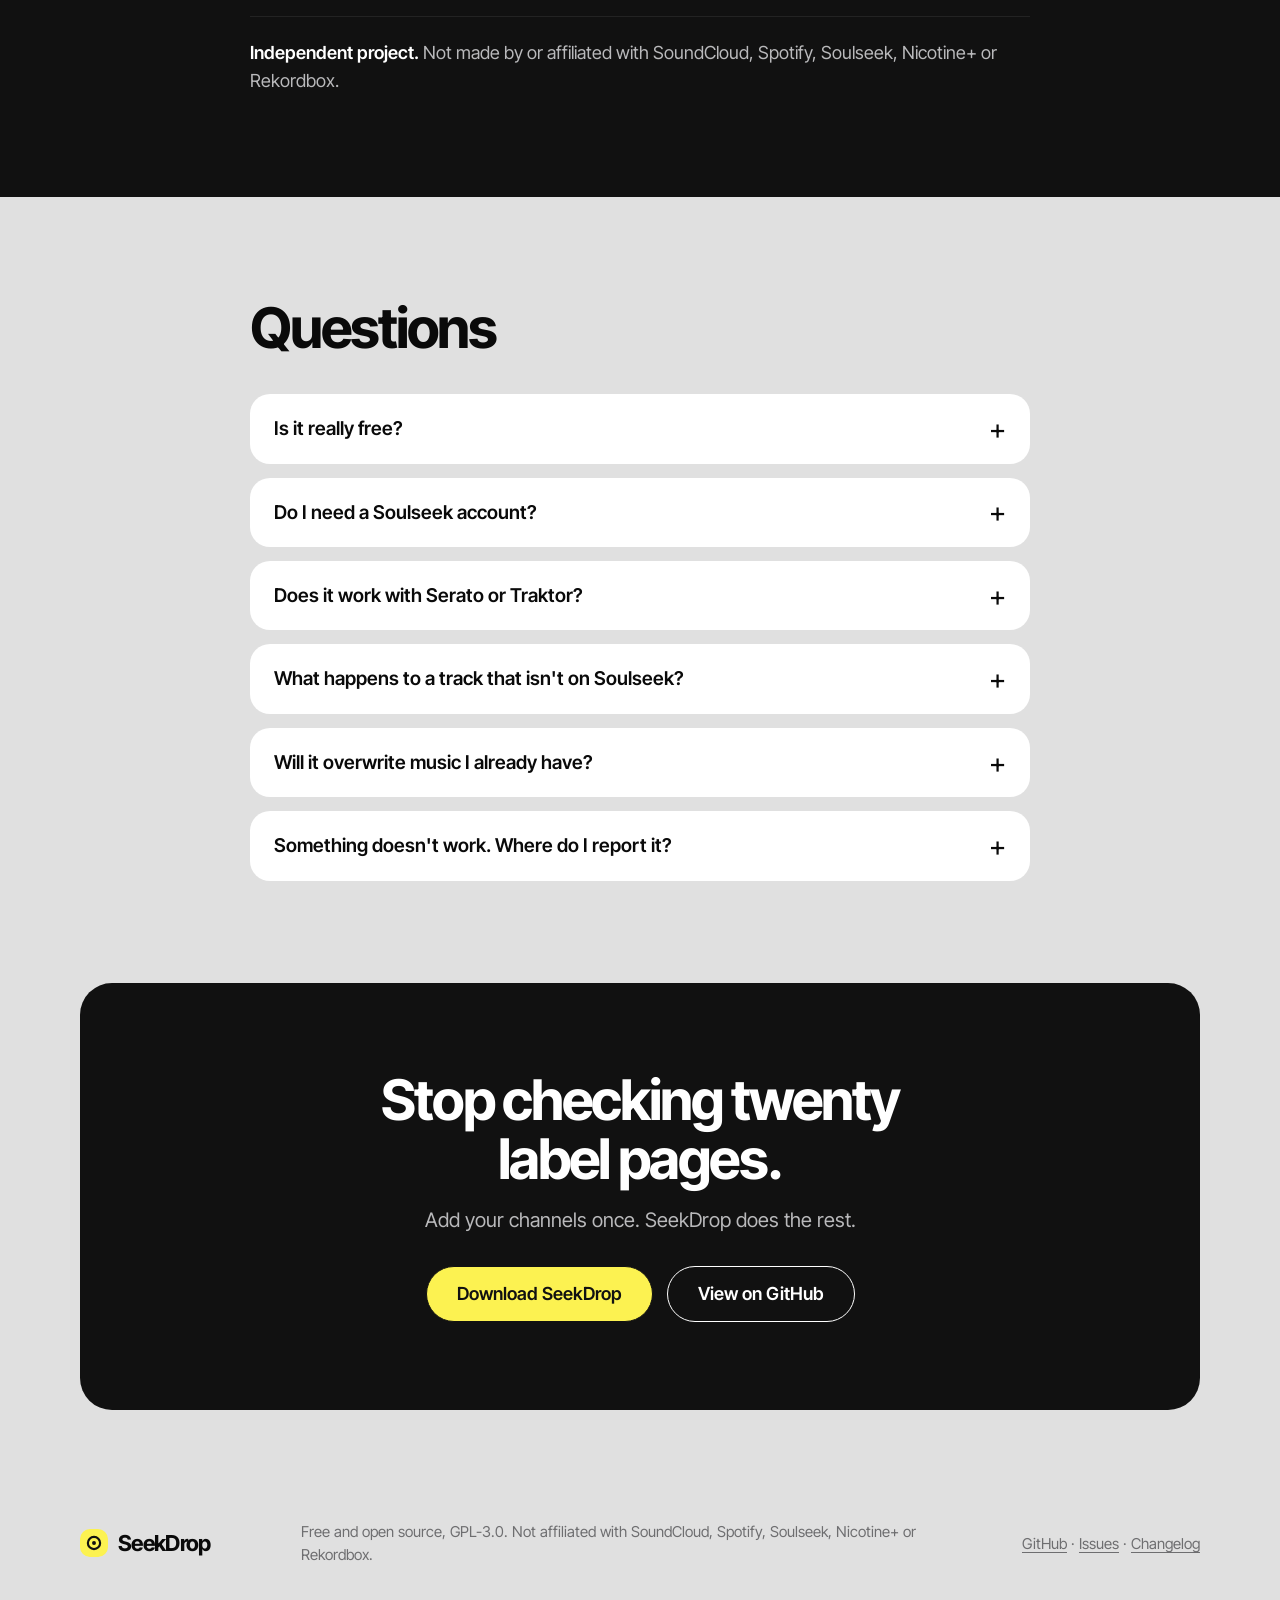
==== commit 483a7c8f: "Website: shorter, smaller headline "Sync your SoundCloud and Spotify with Soulseek" (NL: "Sync je So" ====
--- a/site/index.html
+++ b/site/index.html
@@ -3,11 +3,11 @@
 <head>
   <meta charset="utf-8">
   <meta name="viewport" content="width=device-width, initial-scale=1">
-  <title>SeekDrop: follow SoundCloud and Spotify, get the files from Soulseek</title>
+  <title>SeekDrop: sync your SoundCloud and Spotify with Soulseek</title>
   <meta name="description" content="SeekDrop is a free desktop app for DJs. It follows SoundCloud channels and Spotify playlists, finds each new track on Soulseek, checks the file, tags it and puts it in your music folder.">
   <meta name="theme-color" content="#E0E0E0">
   <meta property="og:title" content="SeekDrop">
-  <meta property="og:description" content="Follow SoundCloud and Spotify. Get the files from Soulseek. Free and open source for Mac and Windows.">
+  <meta property="og:description" content="Sync your SoundCloud and Spotify with Soulseek. Free and open source for Mac and Windows.">
   <meta property="og:type" content="website">
   <link rel="icon" href="img/logo.svg" type="image/svg+xml">
   <link rel="stylesheet" href="style.css">
@@ -41,7 +41,7 @@
   <section class="hero" id="top">
     <div class="wrap">
       <p class="eyebrow" data-i18n="eyebrow">Free · Open source · Mac and Windows</p>
-      <h1 data-i18n="h1">Follow SoundCloud and Spotify. <span class="mark">Get the files from Soulseek.</span></h1>
+      <h1 data-i18n="h1">Sync your SoundCloud and Spotify <span class="mark">with Soulseek</span></h1>
       <p class="lede" data-i18n="lede">SeekDrop watches the labels, artists and playlists you care about. When a new track shows up, it finds the best copy on Soulseek, checks it, tags it and puts it in your music folder.</p>
       <div class="cta">
         <a class="btn primary big" id="dl-main" href="https://github.com/Stormhoogervorst/seekdrop/releases/latest"><span id="dl-main-label">Download for Mac</span></a>
--- a/site/style.css
+++ b/site/style.css
@@ -55,7 +55,7 @@
 .skip:focus { left: 12px; }
 
 h1, h2, h3, h4 { color: var(--text); margin: 0; letter-spacing: -0.03em; line-height: 1.05; font-weight: 700; }
-h1 { font-size: clamp(40px, 7.2vw, 88px); letter-spacing: -0.045em; line-height: .98; max-width: 16ch; }
+h1 { font-size: clamp(34px, 5.4vw, 66px); letter-spacing: -0.042em; line-height: 1; max-width: 20ch; }
 h2 { font-size: clamp(32px, 4.8vw, 56px); letter-spacing: -0.04em; }
 h3 { font-size: 22px; line-height: 1.15; letter-spacing: -0.02em; }
 h4 { font-size: 19px; letter-spacing: -0.02em; }
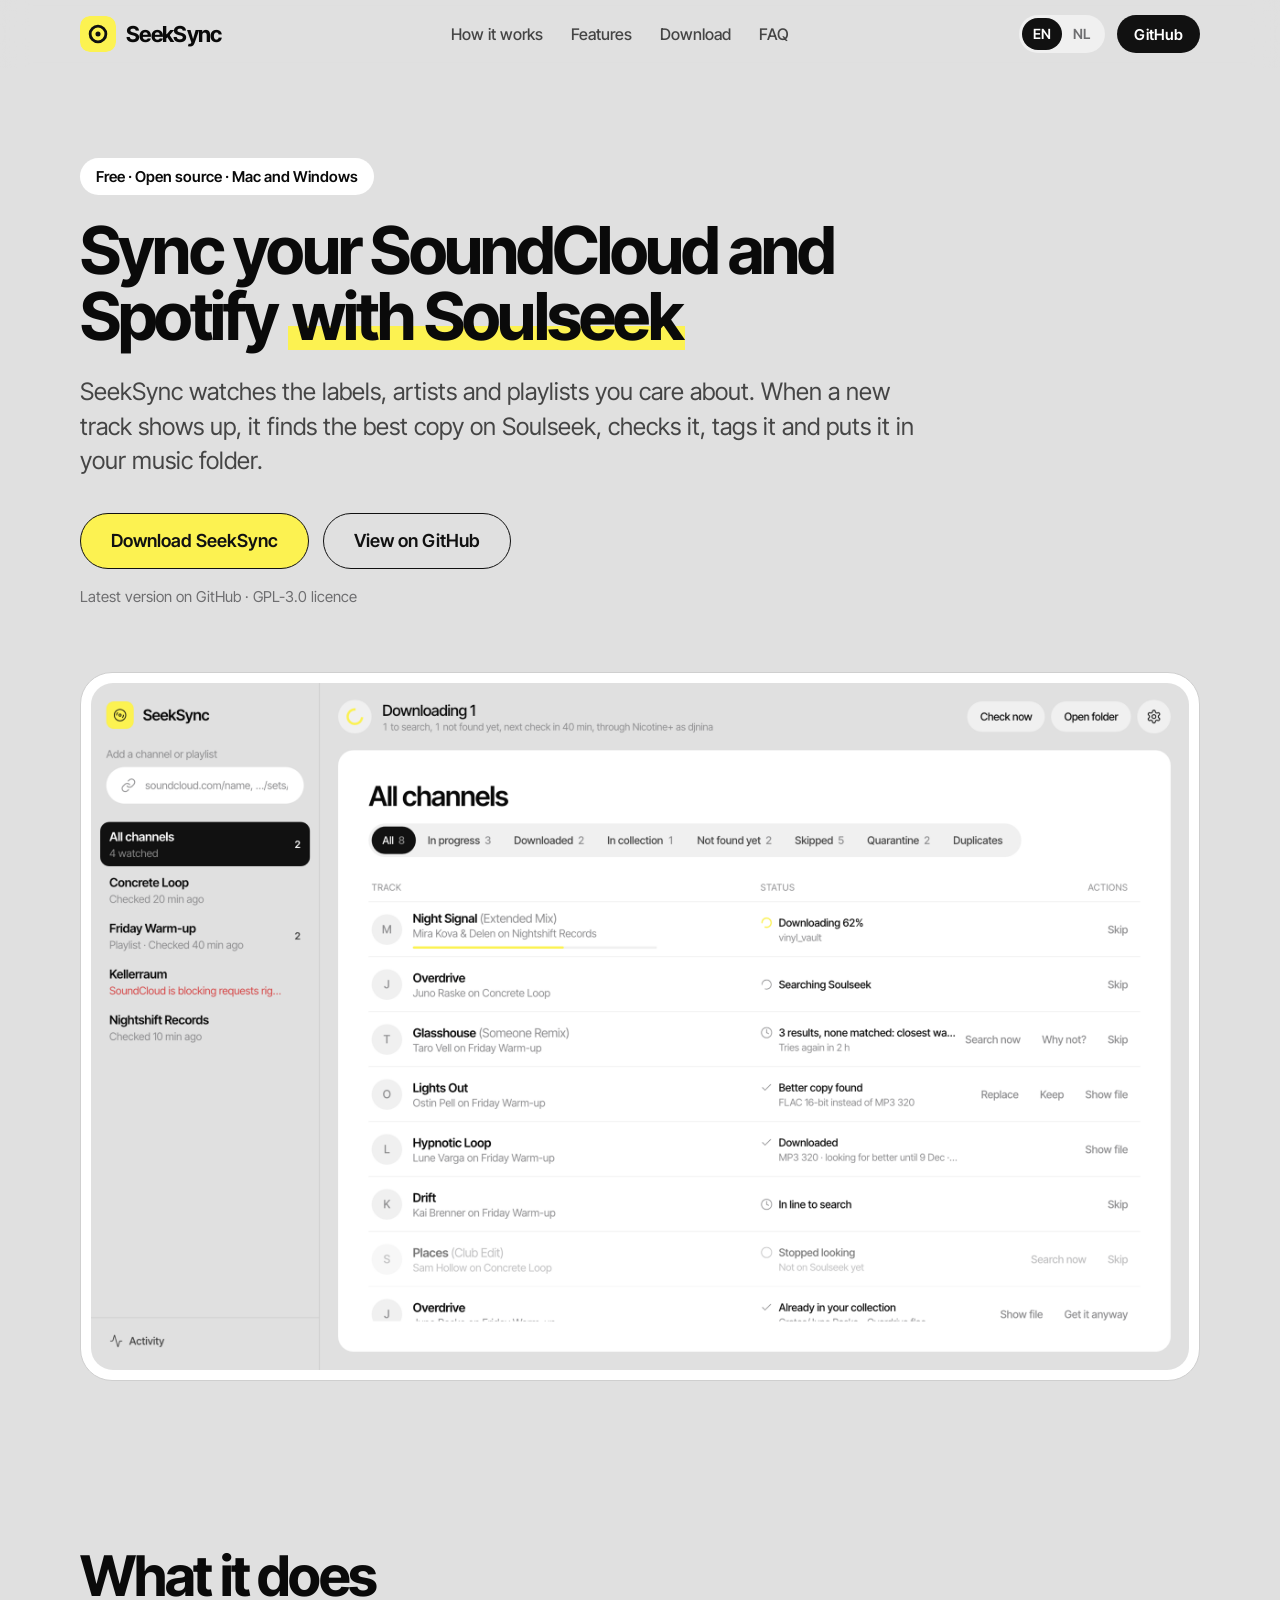
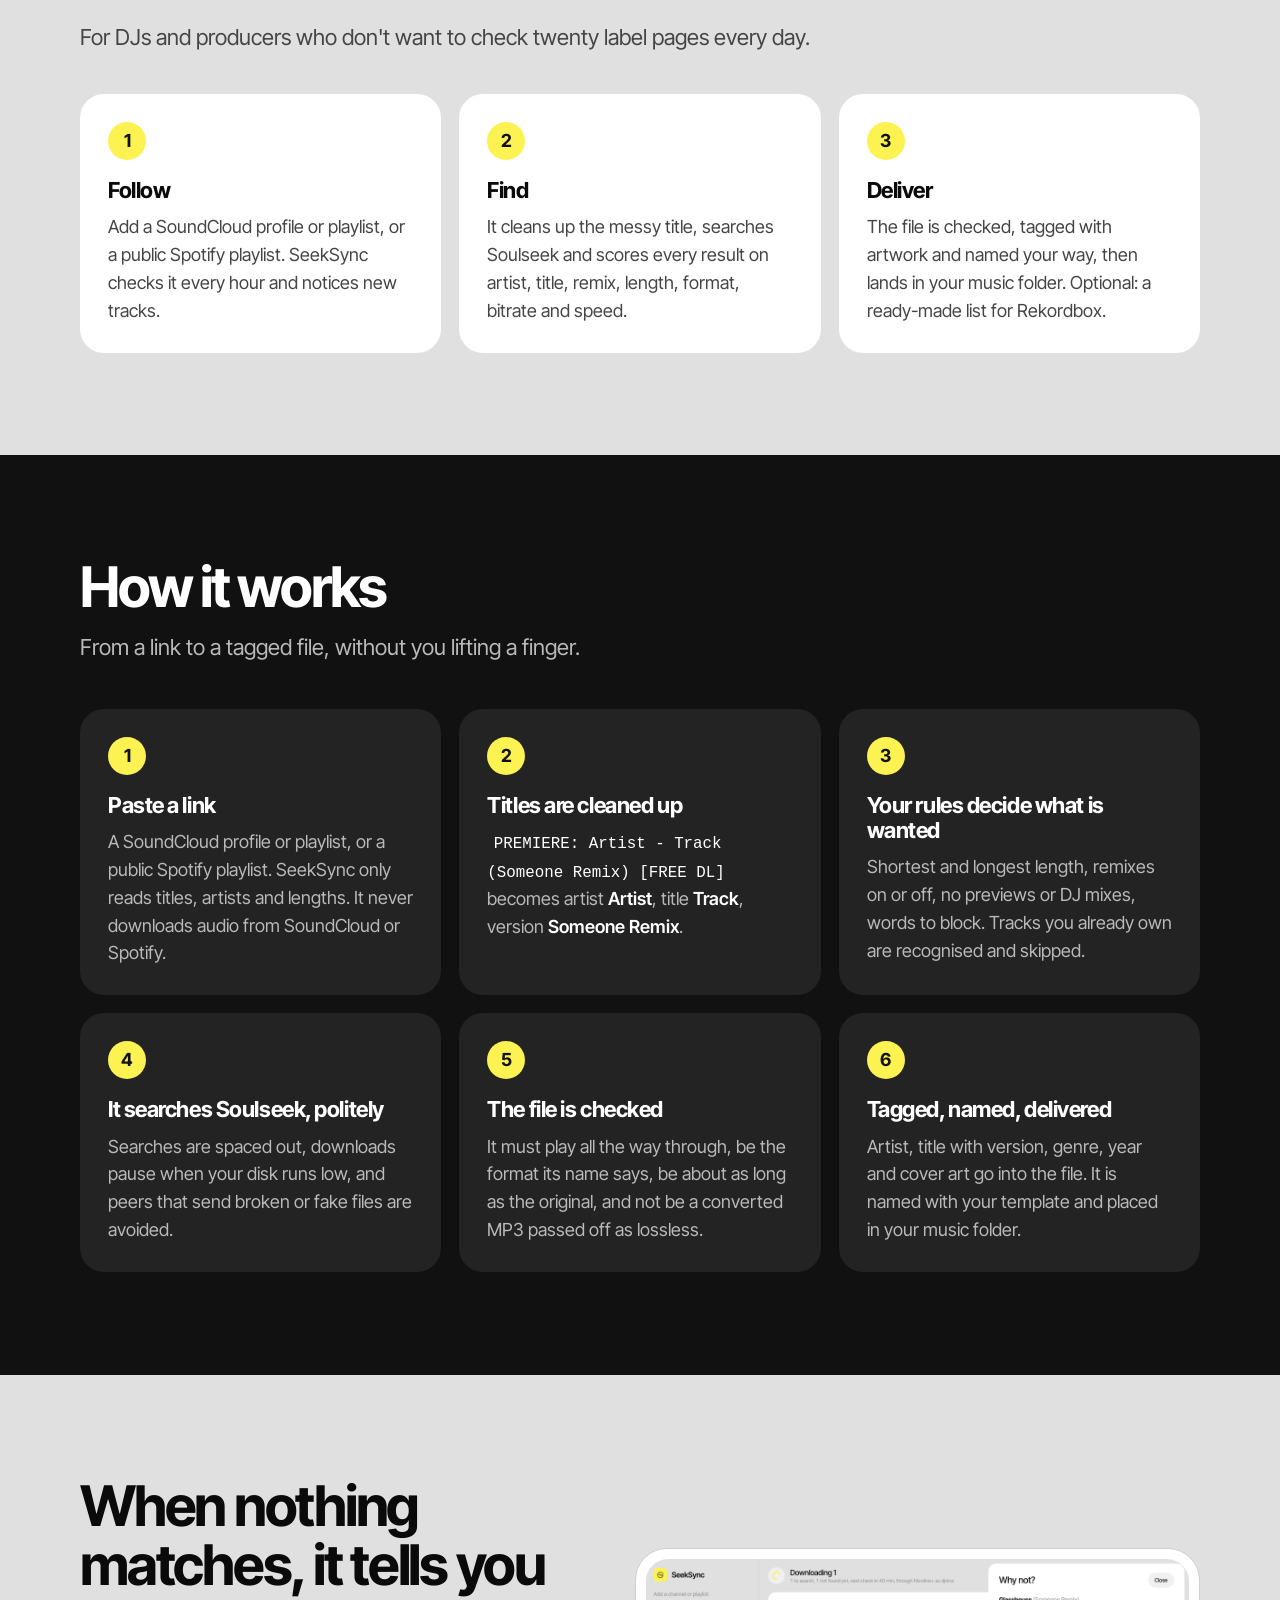
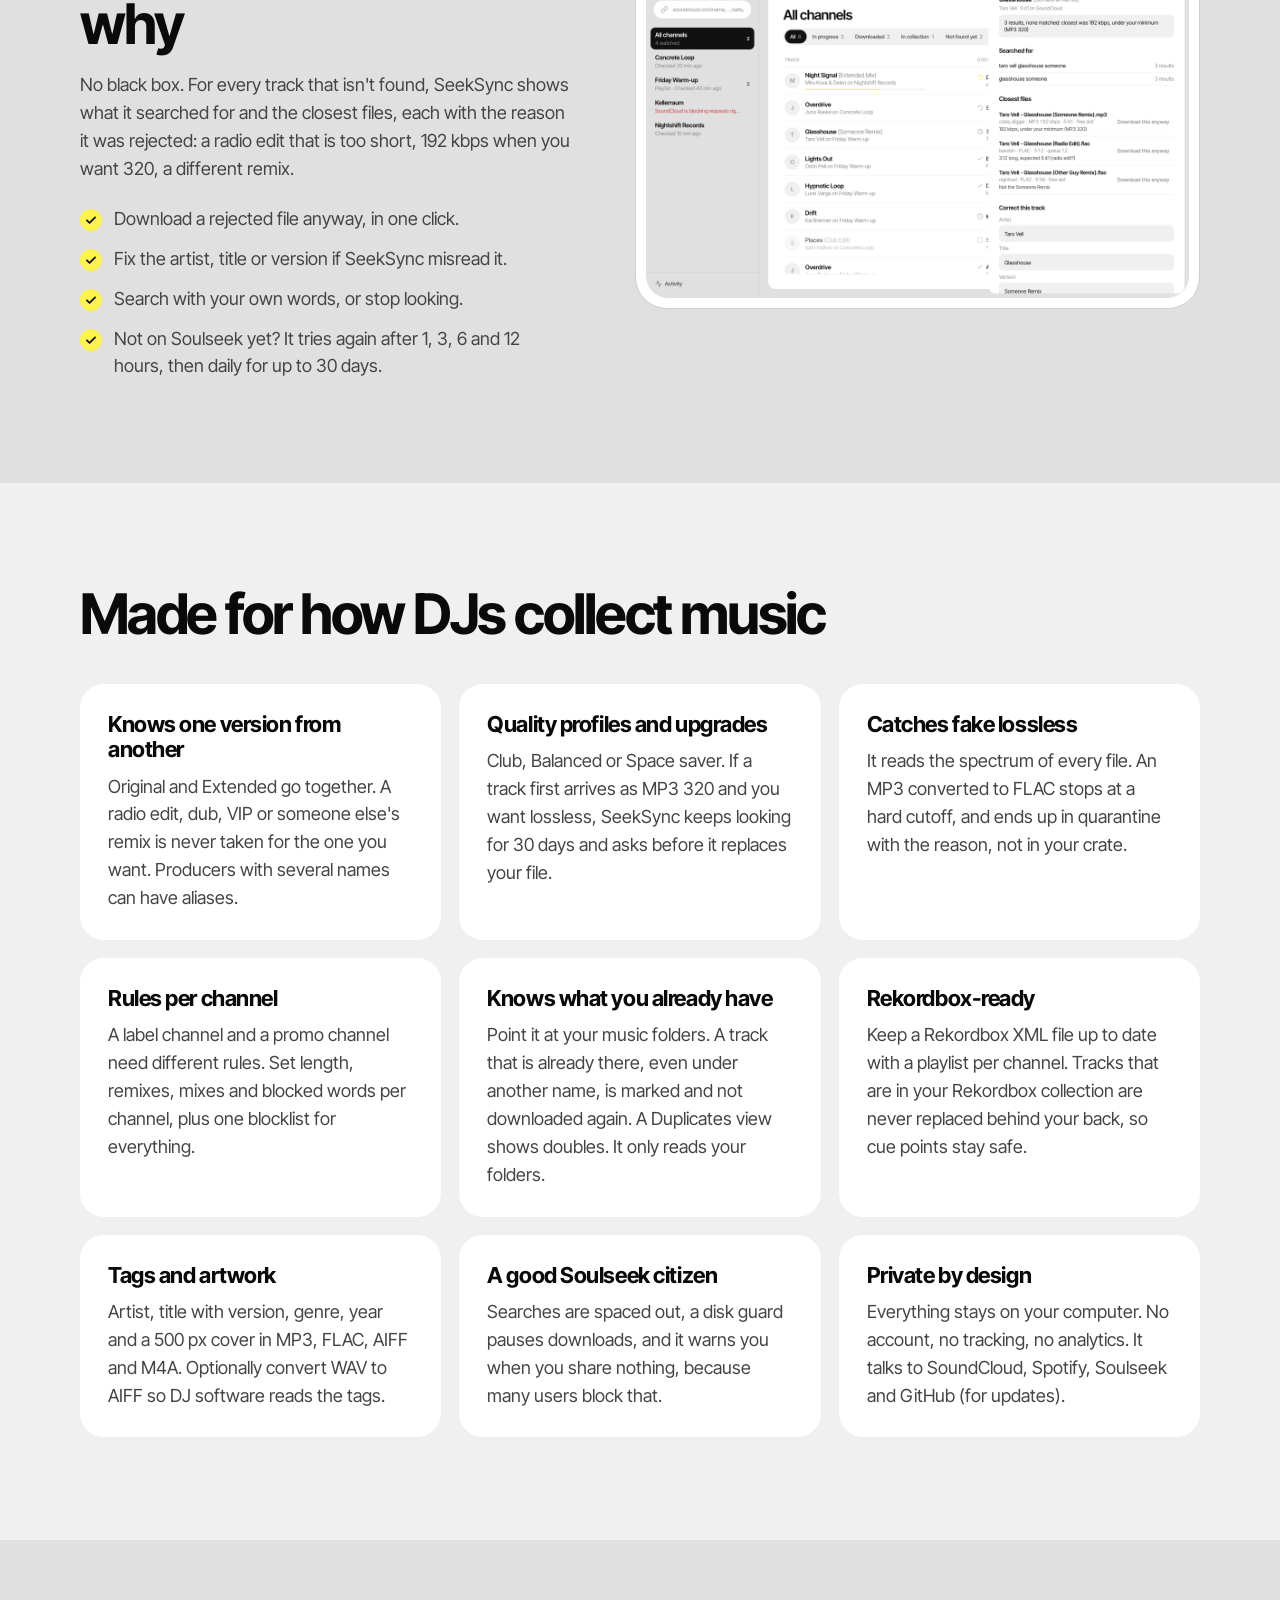
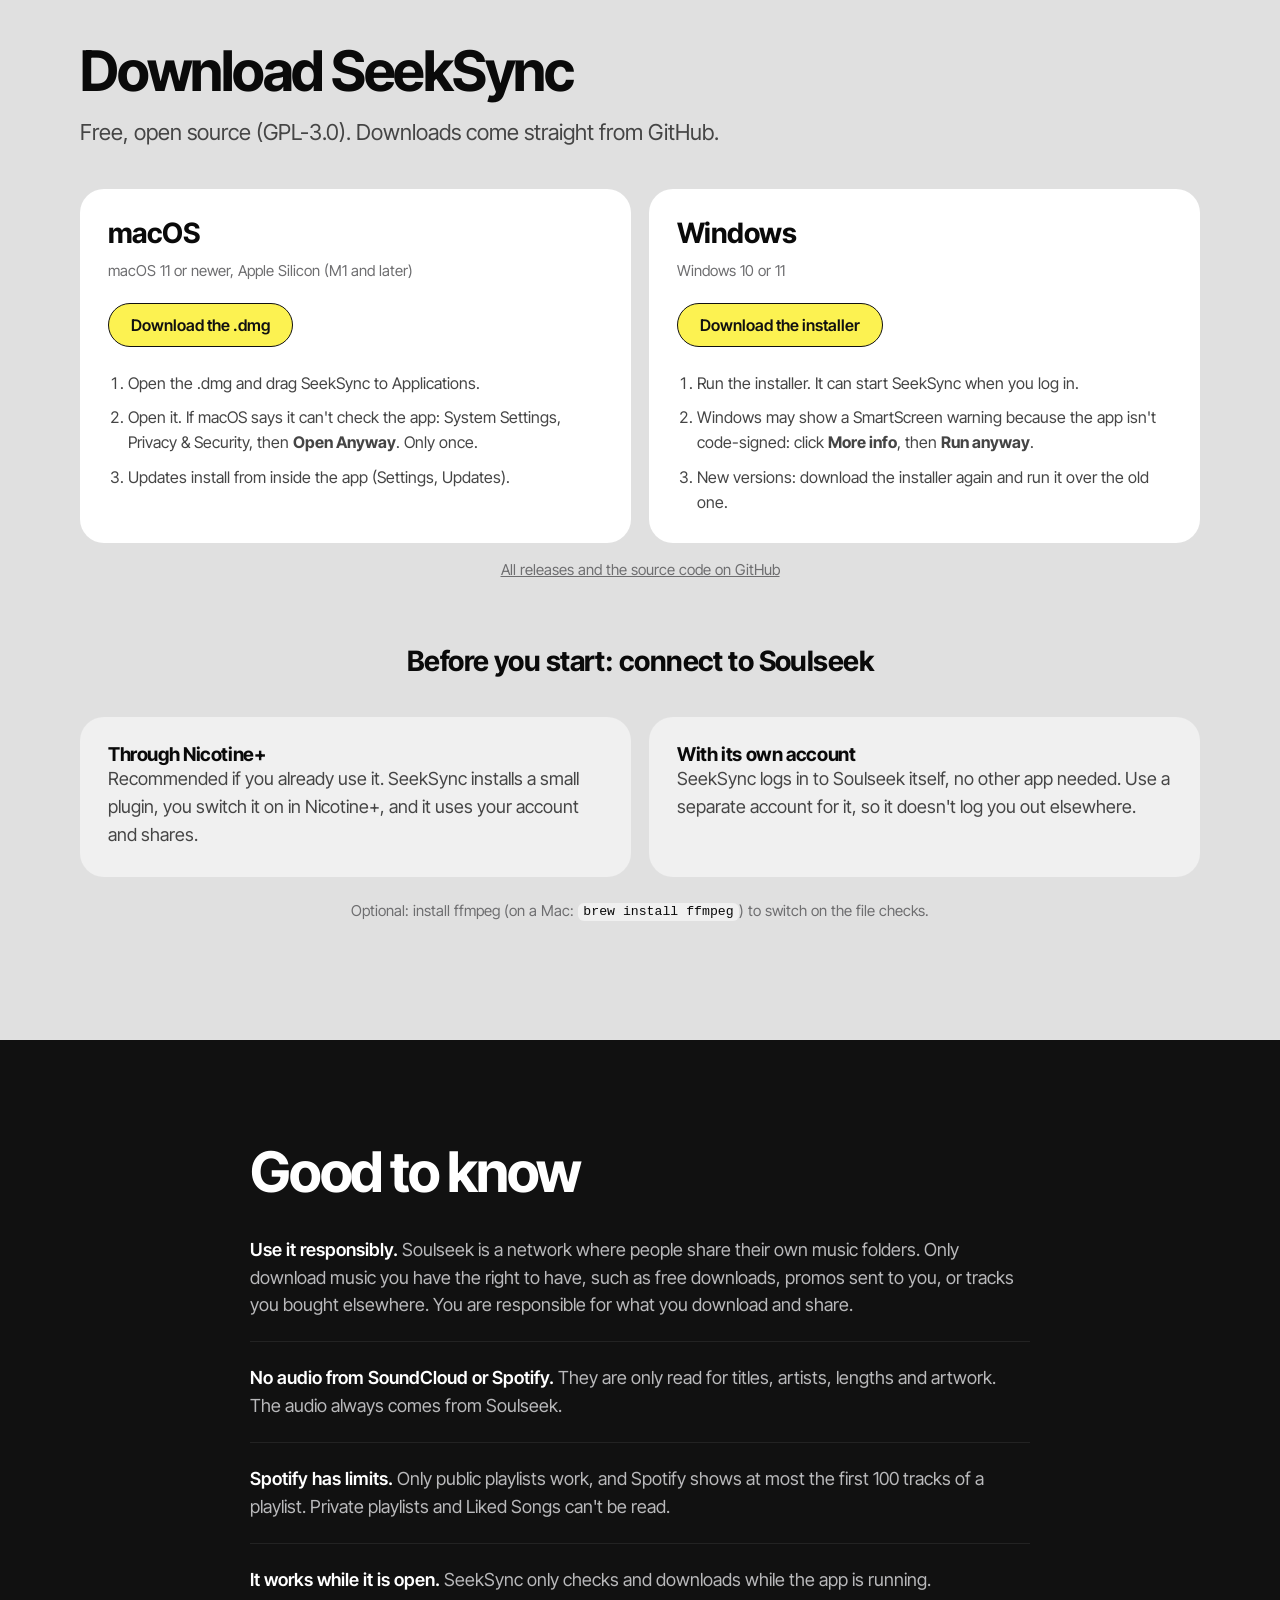
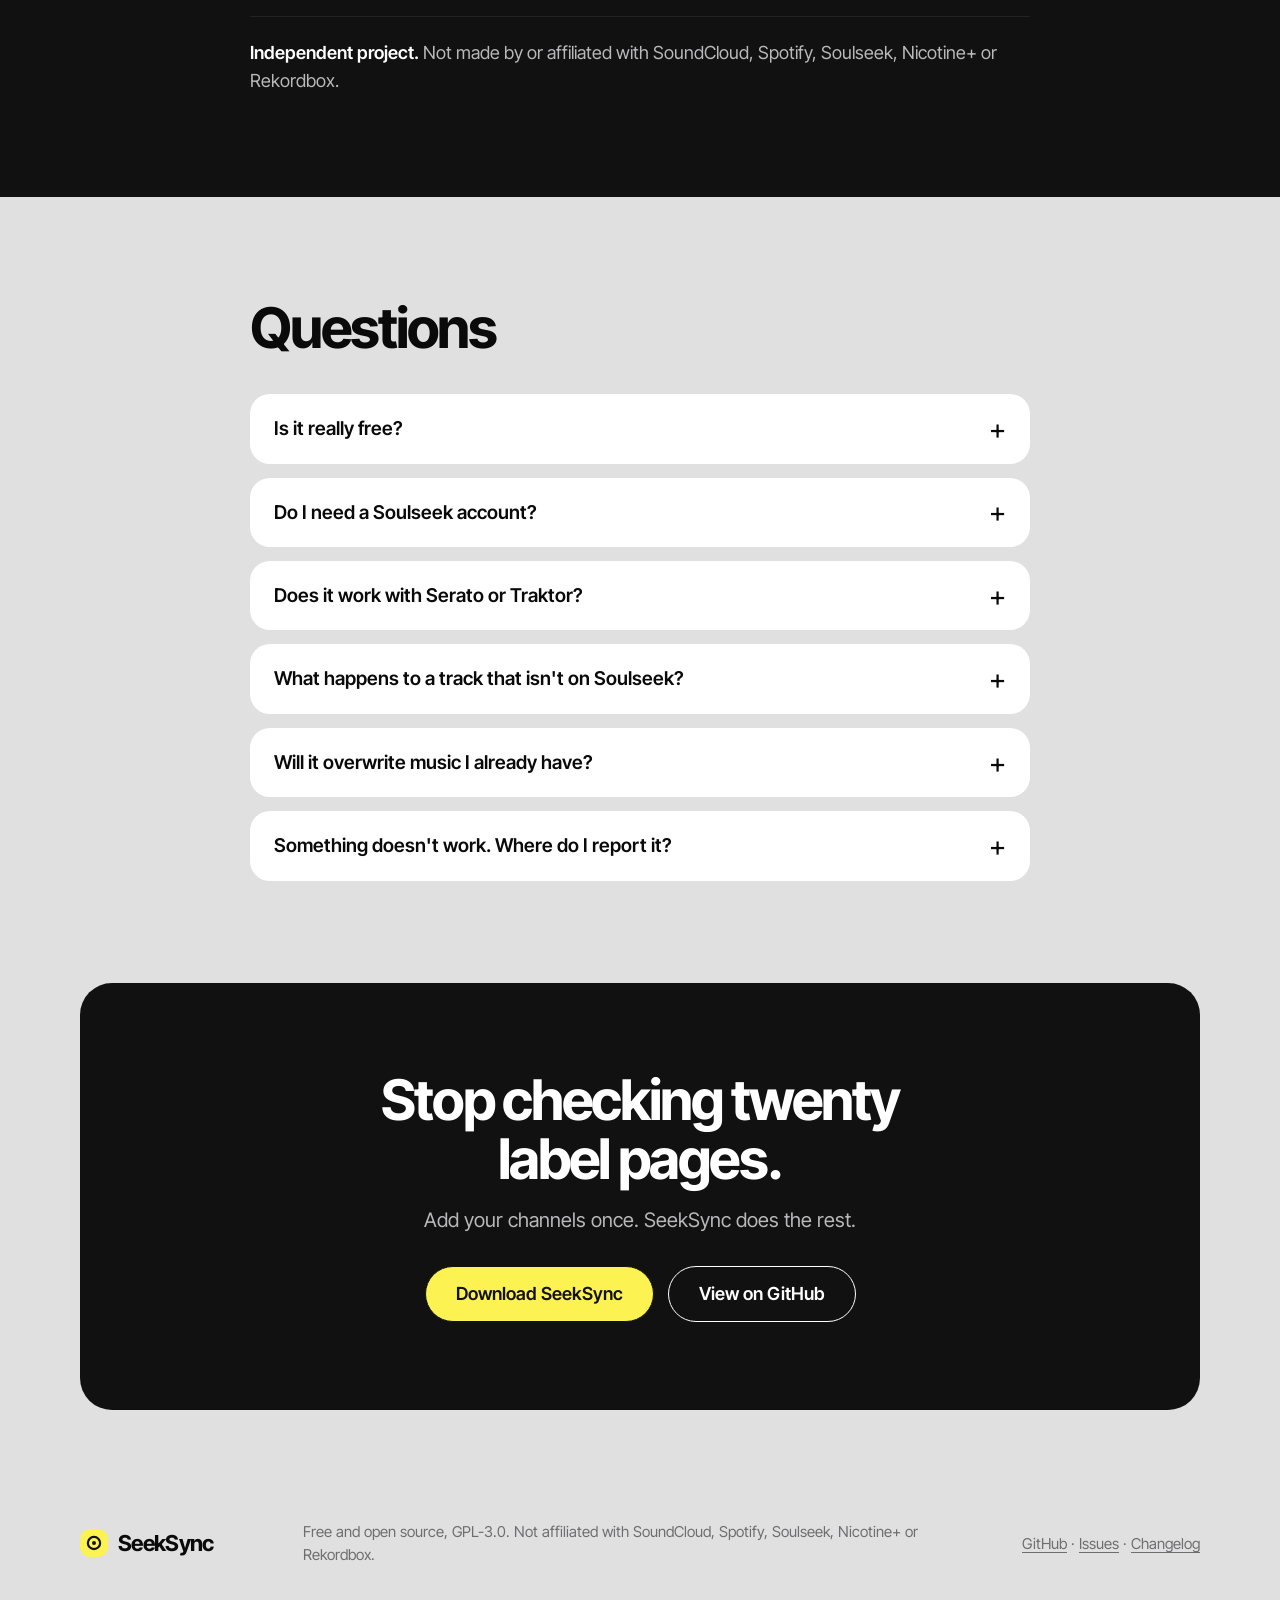
==== commit f60a126f: "Rename SeekDrop to SeekSync (0.6.0) Everywhere: app, package (src/seeksync), plugin (seeksync_bridge" ====
--- a/site/index.html
+++ b/site/index.html
@@ -3,10 +3,10 @@
 <head>
   <meta charset="utf-8">
   <meta name="viewport" content="width=device-width, initial-scale=1">
-  <title>SeekDrop: sync your SoundCloud and Spotify with Soulseek</title>
-  <meta name="description" content="SeekDrop is a free desktop app for DJs. It follows SoundCloud channels and Spotify playlists, finds each new track on Soulseek, checks the file, tags it and puts it in your music folder.">
+  <title>SeekSync: sync your SoundCloud and Spotify with Soulseek</title>
+  <meta name="description" content="SeekSync is a free desktop app for DJs. It follows SoundCloud channels and Spotify playlists, finds each new track on Soulseek, checks the file, tags it and puts it in your music folder.">
   <meta name="theme-color" content="#E0E0E0">
-  <meta property="og:title" content="SeekDrop">
+  <meta property="og:title" content="SeekSync">
   <meta property="og:description" content="Sync your SoundCloud and Spotify with Soulseek. Free and open source for Mac and Windows.">
   <meta property="og:type" content="website">
   <link rel="icon" href="img/logo.svg" type="image/svg+xml">
@@ -17,8 +17,8 @@
 
 <header class="nav">
   <div class="wrap nav-row">
-    <a class="brand" href="#top" aria-label="SeekDrop">
-      <img src="img/logo.svg" alt="" width="36" height="36"><span>SeekDrop</span>
+    <a class="brand" href="#top" aria-label="SeekSync">
+      <img src="img/logo.svg" alt="" width="36" height="36"><span>SeekSync</span>
     </a>
     <nav class="nav-links" aria-label="Main">
       <a href="#how" data-i18n="nav_how">How it works</a>
@@ -31,7 +31,7 @@
         <button type="button" data-lang="en" aria-pressed="true">EN</button>
         <button type="button" data-lang="nl" aria-pressed="false">NL</button>
       </div>
-      <a class="btn dark small" href="https://github.com/Stormhoogervorst/seekdrop" data-i18n="github_short">GitHub</a>
+      <a class="btn dark small" href="https://github.com/Stormhoogervorst/seeksync" data-i18n="github_short">GitHub</a>
     </div>
   </div>
 </header>
@@ -42,14 +42,14 @@
     <div class="wrap">
       <p class="eyebrow" data-i18n="eyebrow">Free · Open source · Mac and Windows</p>
       <h1 data-i18n="h1">Sync your SoundCloud and Spotify <span class="mark">with Soulseek</span></h1>
-      <p class="lede" data-i18n="lede">SeekDrop watches the labels, artists and playlists you care about. When a new track shows up, it finds the best copy on Soulseek, checks it, tags it and puts it in your music folder.</p>
+      <p class="lede" data-i18n="lede">SeekSync watches the labels, artists and playlists you care about. When a new track shows up, it finds the best copy on Soulseek, checks it, tags it and puts it in your music folder.</p>
       <div class="cta">
-        <a class="btn primary big" id="dl-main" href="https://github.com/Stormhoogervorst/seekdrop/releases/latest"><span id="dl-main-label">Download for Mac</span></a>
-        <a class="btn ghost big" href="https://github.com/Stormhoogervorst/seekdrop" data-i18n="view_github">View on GitHub</a>
+        <a class="btn primary big" id="dl-main" href="https://github.com/Stormhoogervorst/seeksync/releases/latest"><span id="dl-main-label">Download for Mac</span></a>
+        <a class="btn ghost big" href="https://github.com/Stormhoogervorst/seeksync" data-i18n="view_github">View on GitHub</a>
       </div>
       <p class="meta" id="dl-meta" data-i18n="meta_default">Latest version on GitHub · GPL-3.0 licence</p>
       <figure class="shot hero-shot">
-        <img src="img/app-main.png" width="1440" height="900" alt="The SeekDrop window: channels on the left, tracks with their status on the right, such as downloading, searching Soulseek, and downloaded." data-i18n-alt="alt_main">
+        <img src="img/app-main.png" width="1440" height="900" alt="The SeekSync window: channels on the left, tracks with their status on the right, such as downloading, searching Soulseek, and downloaded." data-i18n-alt="alt_main">
       </figure>
     </div>
   </section>
@@ -63,7 +63,7 @@
         <article class="card">
           <span class="num">1</span>
           <h3 data-i18n="c1_h">Follow</h3>
-          <p data-i18n="c1_p">Add a SoundCloud profile or playlist, or a public Spotify playlist. SeekDrop checks it every hour and notices new tracks.</p>
+          <p data-i18n="c1_p">Add a SoundCloud profile or playlist, or a public Spotify playlist. SeekSync checks it every hour and notices new tracks.</p>
         </article>
         <article class="card">
           <span class="num">2</span>
@@ -85,7 +85,7 @@
       <h2 data-i18n="how_h">How it works</h2>
       <p class="sub" data-i18n="how_sub">From a link to a tagged file, without you lifting a finger.</p>
       <ol class="steps">
-        <li><h3 data-i18n="s1_h">Paste a link</h3><p data-i18n="s1_p">A SoundCloud profile or playlist, or a public Spotify playlist. SeekDrop only reads titles, artists and lengths. It never downloads audio from SoundCloud or Spotify.</p></li>
+        <li><h3 data-i18n="s1_h">Paste a link</h3><p data-i18n="s1_p">A SoundCloud profile or playlist, or a public Spotify playlist. SeekSync only reads titles, artists and lengths. It never downloads audio from SoundCloud or Spotify.</p></li>
         <li><h3 data-i18n="s2_h">Titles are cleaned up</h3><p data-i18n="s2_p"><code>PREMIERE: Artist - Track (Someone Remix) [FREE DL]</code> becomes artist <em>Artist</em>, title <em>Track</em>, version <em>Someone Remix</em>.</p></li>
         <li><h3 data-i18n="s3_h">Your rules decide what is wanted</h3><p data-i18n="s3_p">Shortest and longest length, remixes on or off, no previews or DJ mixes, words to block. Tracks you already own are recognised and skipped.</p></li>
         <li><h3 data-i18n="s4_h">It searches Soulseek, politely</h3><p data-i18n="s4_p">Searches are spaced out, downloads pause when your disk runs low, and peers that send broken or fake files are avoided.</p></li>
@@ -100,10 +100,10 @@
     <div class="wrap split">
       <div class="copy">
         <h2 data-i18n="why_h">When nothing matches, it tells you why</h2>
-        <p data-i18n="why_p">No black box. For every track that isn't found, SeekDrop shows what it searched for and the closest files, each with the reason it was rejected: a radio edit that is too short, 192 kbps when you want 320, a different remix.</p>
+        <p data-i18n="why_p">No black box. For every track that isn't found, SeekSync shows what it searched for and the closest files, each with the reason it was rejected: a radio edit that is too short, 192 kbps when you want 320, a different remix.</p>
         <ul class="ticks">
           <li data-i18n="why_l1">Download a rejected file anyway, in one click.</li>
-          <li data-i18n="why_l2">Fix the artist, title or version if SeekDrop misread it.</li>
+          <li data-i18n="why_l2">Fix the artist, title or version if SeekSync misread it.</li>
           <li data-i18n="why_l3">Search with your own words, or stop looking.</li>
           <li data-i18n="why_l4">Not on Soulseek yet? It tries again after 1, 3, 6 and 12 hours, then daily for up to 30 days.</li>
         </ul>
@@ -120,7 +120,7 @@
       <h2 data-i18n="feat_h">Made for how DJs collect music</h2>
       <div class="cards grid">
         <article class="card"><h3 data-i18n="f1_h">Knows one version from another</h3><p data-i18n="f1_p">Original and Extended go together. A radio edit, dub, VIP or someone else's remix is never taken for the one you want. Producers with several names can have aliases.</p></article>
-        <article class="card"><h3 data-i18n="f2_h">Quality profiles and upgrades</h3><p data-i18n="f2_p">Club, Balanced or Space saver. If a track first arrives as MP3 320 and you want lossless, SeekDrop keeps looking for 30 days and asks before it replaces your file.</p></article>
+        <article class="card"><h3 data-i18n="f2_h">Quality profiles and upgrades</h3><p data-i18n="f2_p">Club, Balanced or Space saver. If a track first arrives as MP3 320 and you want lossless, SeekSync keeps looking for 30 days and asks before it replaces your file.</p></article>
         <article class="card"><h3 data-i18n="f3_h">Catches fake lossless</h3><p data-i18n="f3_p">It reads the spectrum of every file. An MP3 converted to FLAC stops at a hard cutoff, and ends up in quarantine with the reason, not in your crate.</p></article>
         <article class="card"><h3 data-i18n="f4_h">Rules per channel</h3><p data-i18n="f4_p">A label channel and a promo channel need different rules. Set length, remixes, mixes and blocked words per channel, plus one blocklist for everything.</p></article>
         <article class="card"><h3 data-i18n="f5_h">Knows what you already have</h3><p data-i18n="f5_p">Point it at your music folders. A track that is already there, even under another name, is marked and not downloaded again. A Duplicates view shows doubles. It only reads your folders.</p></article>
@@ -135,15 +135,15 @@
   <!-- Download -->
   <section class="section" id="download">
     <div class="wrap">
-      <h2 data-i18n="dl_h">Download SeekDrop</h2>
+      <h2 data-i18n="dl_h">Download SeekSync</h2>
       <p class="sub" id="dl-sub" data-i18n="dl_sub">Free, open source (GPL-3.0). Downloads come straight from GitHub.</p>
       <div class="cards two">
         <article class="card os" id="card-mac">
           <h3>macOS</h3>
           <p class="small" data-i18n="mac_req">macOS 11 or newer, Apple Silicon (M1 and later)</p>
-          <a class="btn primary" id="dl-mac" href="https://github.com/Stormhoogervorst/seekdrop/releases/latest" data-i18n="dl_mac">Download the .dmg</a>
+          <a class="btn primary" id="dl-mac" href="https://github.com/Stormhoogervorst/seeksync/releases/latest" data-i18n="dl_mac">Download the .dmg</a>
           <ol class="mini">
-            <li data-i18n="mac_1">Open the .dmg and drag SeekDrop to Applications.</li>
+            <li data-i18n="mac_1">Open the .dmg and drag SeekSync to Applications.</li>
             <li data-i18n="mac_2">Open it. If macOS says it can't check the app: System Settings, Privacy &amp; Security, then <strong>Open Anyway</strong>. Only once.</li>
             <li data-i18n="mac_3">Updates install from inside the app (Settings, Updates).</li>
           </ol>
@@ -151,21 +151,21 @@
         <article class="card os" id="card-win">
           <h3>Windows</h3>
           <p class="small" data-i18n="win_req">Windows 10 or 11</p>
-          <a class="btn primary" id="dl-win" href="https://github.com/Stormhoogervorst/seekdrop/releases/latest" data-i18n="dl_win">Download the installer</a>
+          <a class="btn primary" id="dl-win" href="https://github.com/Stormhoogervorst/seeksync/releases/latest" data-i18n="dl_win">Download the installer</a>
           <ol class="mini">
-            <li data-i18n="win_1">Run the installer. It can start SeekDrop when you log in.</li>
+            <li data-i18n="win_1">Run the installer. It can start SeekSync when you log in.</li>
             <li data-i18n="win_2">Windows may show a SmartScreen warning because the app isn't code-signed: click <strong>More info</strong>, then <strong>Run anyway</strong>.</li>
             <li data-i18n="win_3">New versions: download the installer again and run it over the old one.</li>
           </ol>
         </article>
       </div>
-      <p class="small center"><a href="https://github.com/Stormhoogervorst/seekdrop/releases" data-i18n="all_releases">All releases and the source code on GitHub</a></p>
+      <p class="small center"><a href="https://github.com/Stormhoogervorst/seeksync/releases" data-i18n="all_releases">All releases and the source code on GitHub</a></p>
 
       <div class="connect">
         <h3 data-i18n="conn_h">Before you start: connect to Soulseek</h3>
         <div class="cards two">
-          <article class="card flat"><h4 data-i18n="conn1_h">Through Nicotine+</h4><p data-i18n="conn1_p">Recommended if you already use it. SeekDrop installs a small plugin, you switch it on in Nicotine+, and it uses your account and shares.</p></article>
-          <article class="card flat"><h4 data-i18n="conn2_h">With its own account</h4><p data-i18n="conn2_p">SeekDrop logs in to Soulseek itself, no other app needed. Use a separate account for it, so it doesn't log you out elsewhere.</p></article>
+          <article class="card flat"><h4 data-i18n="conn1_h">Through Nicotine+</h4><p data-i18n="conn1_p">Recommended if you already use it. SeekSync installs a small plugin, you switch it on in Nicotine+, and it uses your account and shares.</p></article>
+          <article class="card flat"><h4 data-i18n="conn2_h">With its own account</h4><p data-i18n="conn2_p">SeekSync logs in to Soulseek itself, no other app needed. Use a separate account for it, so it doesn't log you out elsewhere.</p></article>
         </div>
         <p class="small center" data-i18n="ffmpeg">Optional: install ffmpeg (on a Mac: <code>brew install ffmpeg</code>) to switch on the file checks.</p>
       </div>
@@ -180,7 +180,7 @@
         <li><strong data-i18n="k1_h">Use it responsibly.</strong> <span data-i18n="k1_p">Soulseek is a network where people share their own music folders. Only download music you have the right to have, such as free downloads, promos sent to you, or tracks you bought elsewhere. You are responsible for what you download and share.</span></li>
         <li><strong data-i18n="k2_h">No audio from SoundCloud or Spotify.</strong> <span data-i18n="k2_p">They are only read for titles, artists, lengths and artwork. The audio always comes from Soulseek.</span></li>
         <li><strong data-i18n="k3_h">Spotify has limits.</strong> <span data-i18n="k3_p">Only public playlists work, and Spotify shows at most the first 100 tracks of a playlist. Private playlists and Liked Songs can't be read.</span></li>
-        <li><strong data-i18n="k4_h">It works while it is open.</strong> <span data-i18n="k4_p">SeekDrop only checks and downloads while the app is running.</span></li>
+        <li><strong data-i18n="k4_h">It works while it is open.</strong> <span data-i18n="k4_p">SeekSync only checks and downloads while the app is running.</span></li>
         <li><strong data-i18n="k5_h">Independent project.</strong> <span data-i18n="k5_p">Not made by or affiliated with SoundCloud, Spotify, Soulseek, Nicotine+ or Rekordbox.</span></li>
       </ul>
     </div>
@@ -190,12 +190,12 @@
   <section class="section" id="faq">
     <div class="wrap narrow">
       <h2 data-i18n="faq_h">Questions</h2>
-      <details><summary data-i18n="q1">Is it really free?</summary><p data-i18n="a1">Yes. SeekDrop is free and open source under the GPL-3.0 licence. There are no accounts, subscriptions or ads.</p></details>
-      <details><summary data-i18n="q2">Do I need a Soulseek account?</summary><p data-i18n="a2">Either use your existing Nicotine+ (it brings its own account), or let SeekDrop log in with an account of its own. A name that doesn't exist yet is created when you first log in.</p></details>
+      <details><summary data-i18n="q1">Is it really free?</summary><p data-i18n="a1">Yes. SeekSync is free and open source under the GPL-3.0 licence. There are no accounts, subscriptions or ads.</p></details>
+      <details><summary data-i18n="q2">Do I need a Soulseek account?</summary><p data-i18n="a2">Either use your existing Nicotine+ (it brings its own account), or let SeekSync log in with an account of its own. A name that doesn't exist yet is created when you first log in.</p></details>
       <details><summary data-i18n="q3">Does it work with Serato or Traktor?</summary><p data-i18n="a3">The files and tags work in any DJ software. The ready-made playlist file is for Rekordbox only for now. Serato crates, M3U playlists and Traktor are not built yet.</p></details>
-      <details><summary data-i18n="q4">What happens to a track that isn't on Soulseek?</summary><p data-i18n="a4">It stays in the list as "Not found yet" and SeekDrop tries again after 1, 3, 6 and 12 hours, then daily, for up to 30 days. You can search again by hand at any time.</p></details>
-      <details><summary data-i18n="q5">Will it overwrite music I already have?</summary><p data-i18n="a5">No. Your own folders are only read. A better copy of a track is kept next to your file until you press Replace, and a replaced file goes to SeekDrop's trash for 30 days.</p></details>
-      <details><summary data-i18n="q6">Something doesn't work. Where do I report it?</summary><p data-i18n="a6">Open an issue on <a href="https://github.com/Stormhoogervorst/seekdrop/issues">GitHub</a> and attach <code>seekdrop.log</code> from the app's data folder.</p></details>
+      <details><summary data-i18n="q4">What happens to a track that isn't on Soulseek?</summary><p data-i18n="a4">It stays in the list as "Not found yet" and SeekSync tries again after 1, 3, 6 and 12 hours, then daily, for up to 30 days. You can search again by hand at any time.</p></details>
+      <details><summary data-i18n="q5">Will it overwrite music I already have?</summary><p data-i18n="a5">No. Your own folders are only read. A better copy of a track is kept next to your file until you press Replace, and a replaced file goes to SeekSync's trash for 30 days.</p></details>
+      <details><summary data-i18n="q6">Something doesn't work. Where do I report it?</summary><p data-i18n="a6">Open an issue on <a href="https://github.com/Stormhoogervorst/seeksync/issues">GitHub</a> and attach <code>seeksync.log</code> from the app's data folder.</p></details>
     </div>
   </section>
 
@@ -204,10 +204,10 @@
     <div class="wrap">
       <div class="final">
         <h2 data-i18n="end_h">Stop checking twenty label pages.</h2>
-        <p data-i18n="end_p">Add your channels once. SeekDrop does the rest.</p>
+        <p data-i18n="end_p">Add your channels once. SeekSync does the rest.</p>
         <div class="cta center">
-          <a class="btn primary big" href="#download" data-i18n="end_btn">Download SeekDrop</a>
-          <a class="btn ghost-light big" href="https://github.com/Stormhoogervorst/seekdrop" data-i18n="view_github">View on GitHub</a>
+          <a class="btn primary big" href="#download" data-i18n="end_btn">Download SeekSync</a>
+          <a class="btn ghost-light big" href="https://github.com/Stormhoogervorst/seeksync" data-i18n="view_github">View on GitHub</a>
         </div>
       </div>
     </div>
@@ -216,9 +216,9 @@
 
 <footer class="foot">
   <div class="wrap foot-row">
-    <a class="brand" href="#top"><img src="img/logo.svg" alt="" width="28" height="28"><span>SeekDrop</span></a>
+    <a class="brand" href="#top"><img src="img/logo.svg" alt="" width="28" height="28"><span>SeekSync</span></a>
     <p class="small" data-i18n="foot">Free and open source, GPL-3.0. Not affiliated with SoundCloud, Spotify, Soulseek, Nicotine+ or Rekordbox.</p>
-    <p class="small"><a href="https://github.com/Stormhoogervorst/seekdrop">GitHub</a> · <a href="https://github.com/Stormhoogervorst/seekdrop/issues" data-i18n="issues">Issues</a> · <a href="https://github.com/Stormhoogervorst/seekdrop/blob/main/CHANGELOG.md" data-i18n="changelog">Changelog</a></p>
+    <p class="small"><a href="https://github.com/Stormhoogervorst/seeksync">GitHub</a> · <a href="https://github.com/Stormhoogervorst/seeksync/issues" data-i18n="issues">Issues</a> · <a href="https://github.com/Stormhoogervorst/seeksync/blob/main/CHANGELOG.md" data-i18n="changelog">Changelog</a></p>
   </div>
 </footer>
 
--- a/site/style.css
+++ b/site/style.css
@@ -1,4 +1,4 @@
-/* SeekDrop website. Same look as the app (DESIGN.md): warm grey, white rounded cards, one yellow accent,
+/* SeekSync website. Same look as the app (DESIGN.md): warm grey, white rounded cards, one yellow accent,
    pill buttons, Inter Tight (SIL Open Font License, see fonts/OFL.txt). */
 @font-face {
   font-family: "Inter Tight"; font-style: normal; font-display: swap; font-weight: 100 900;
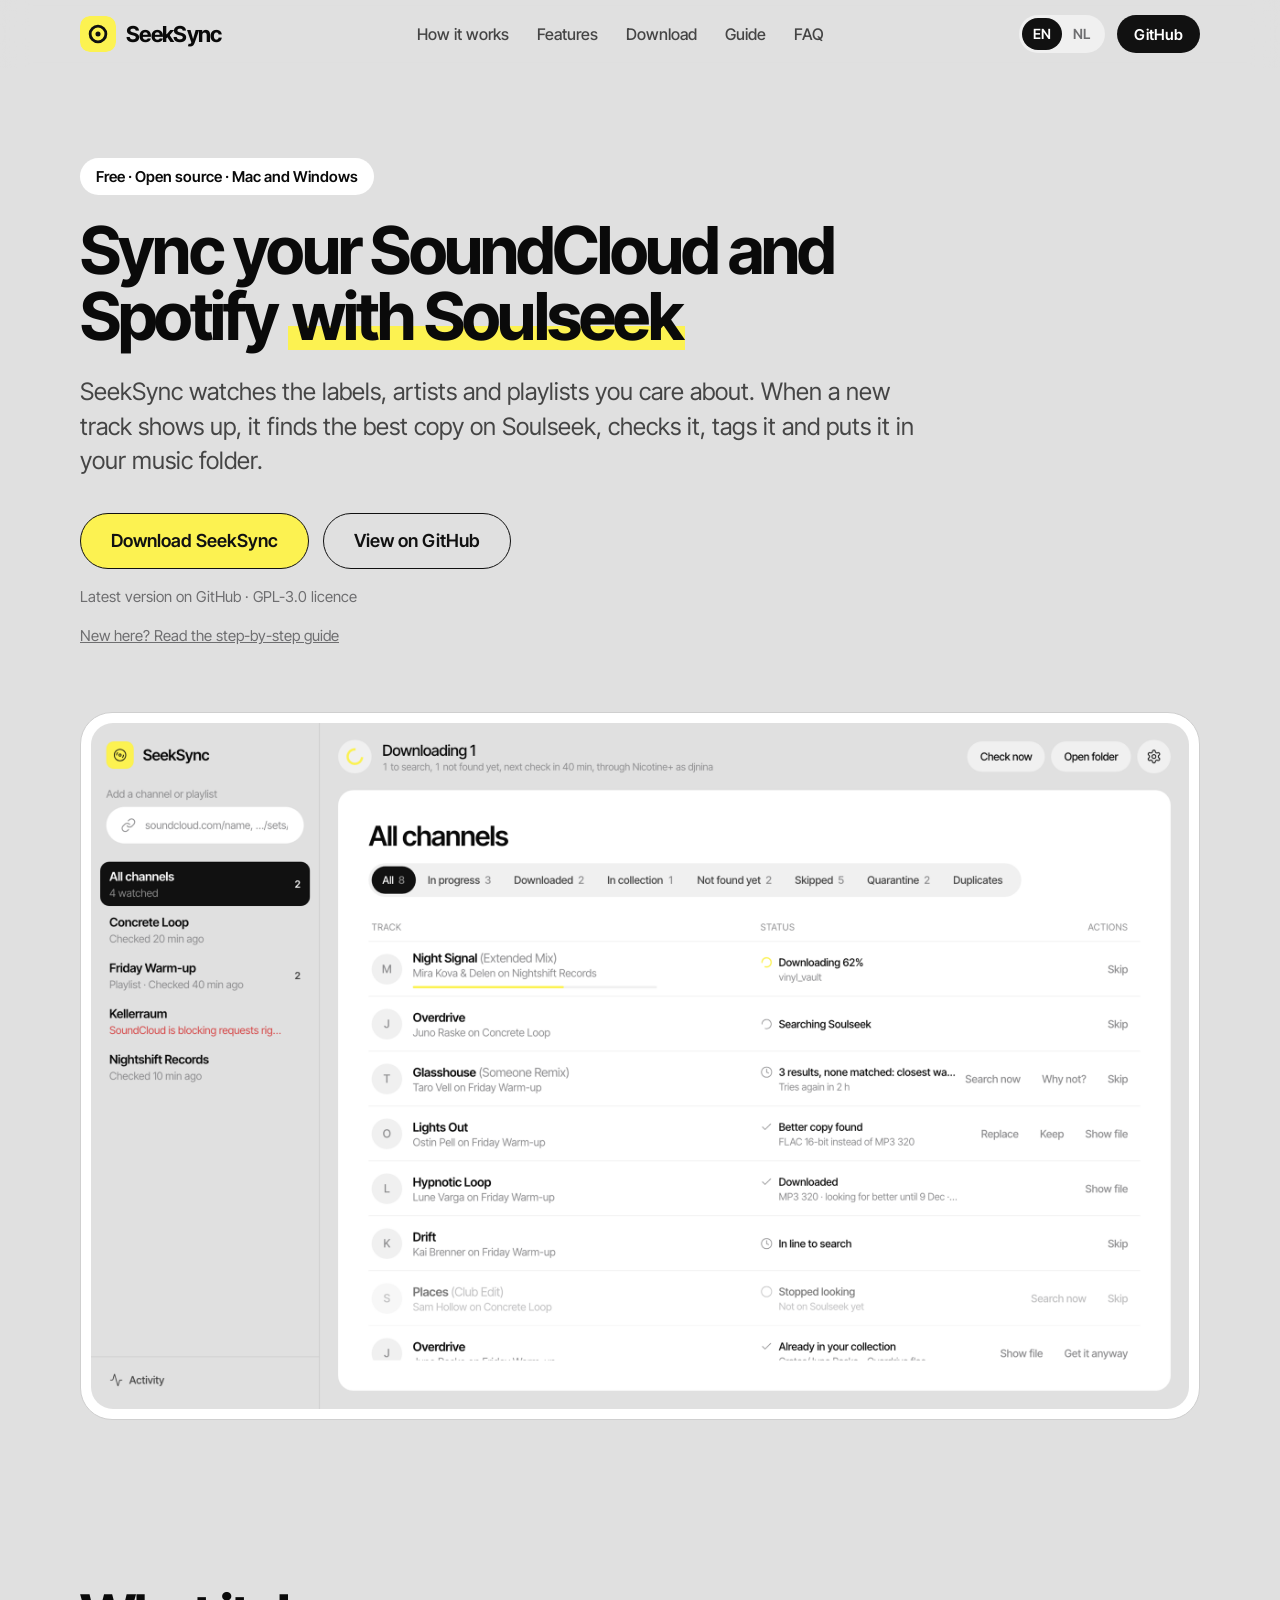
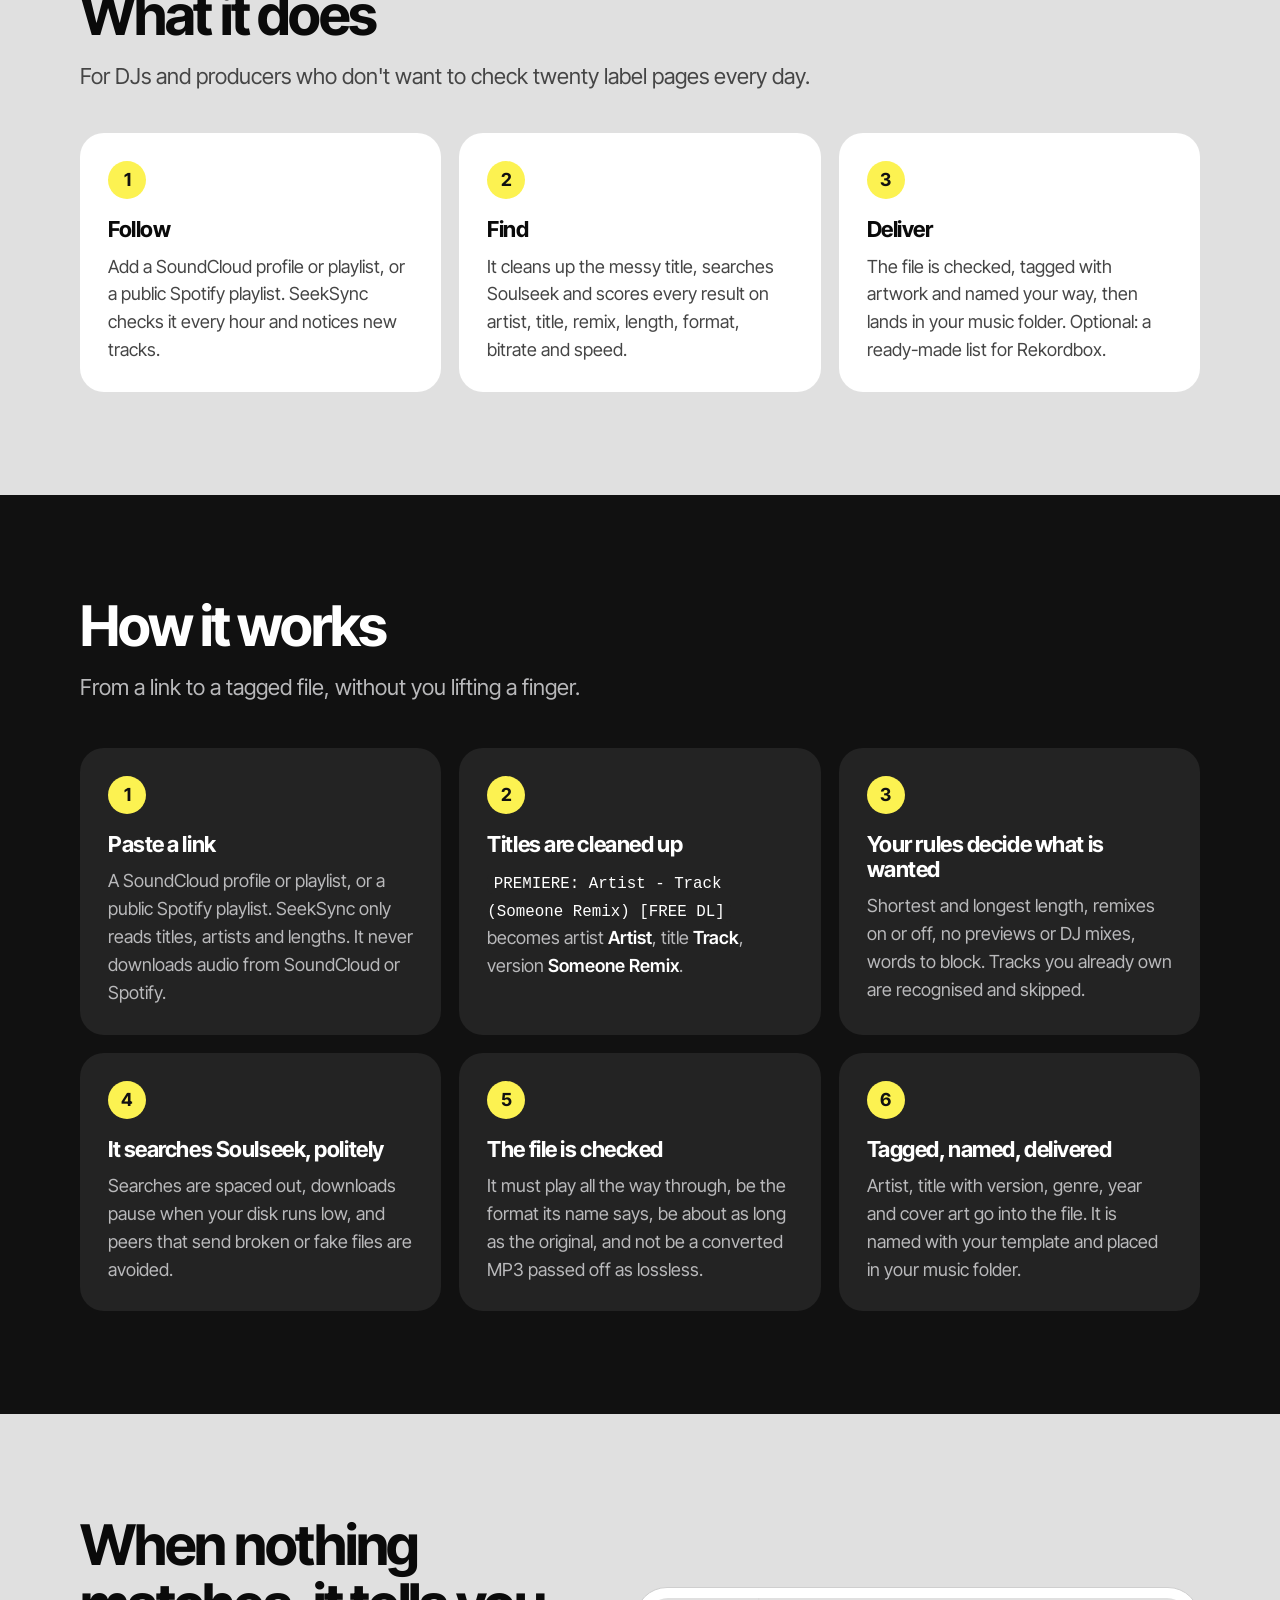
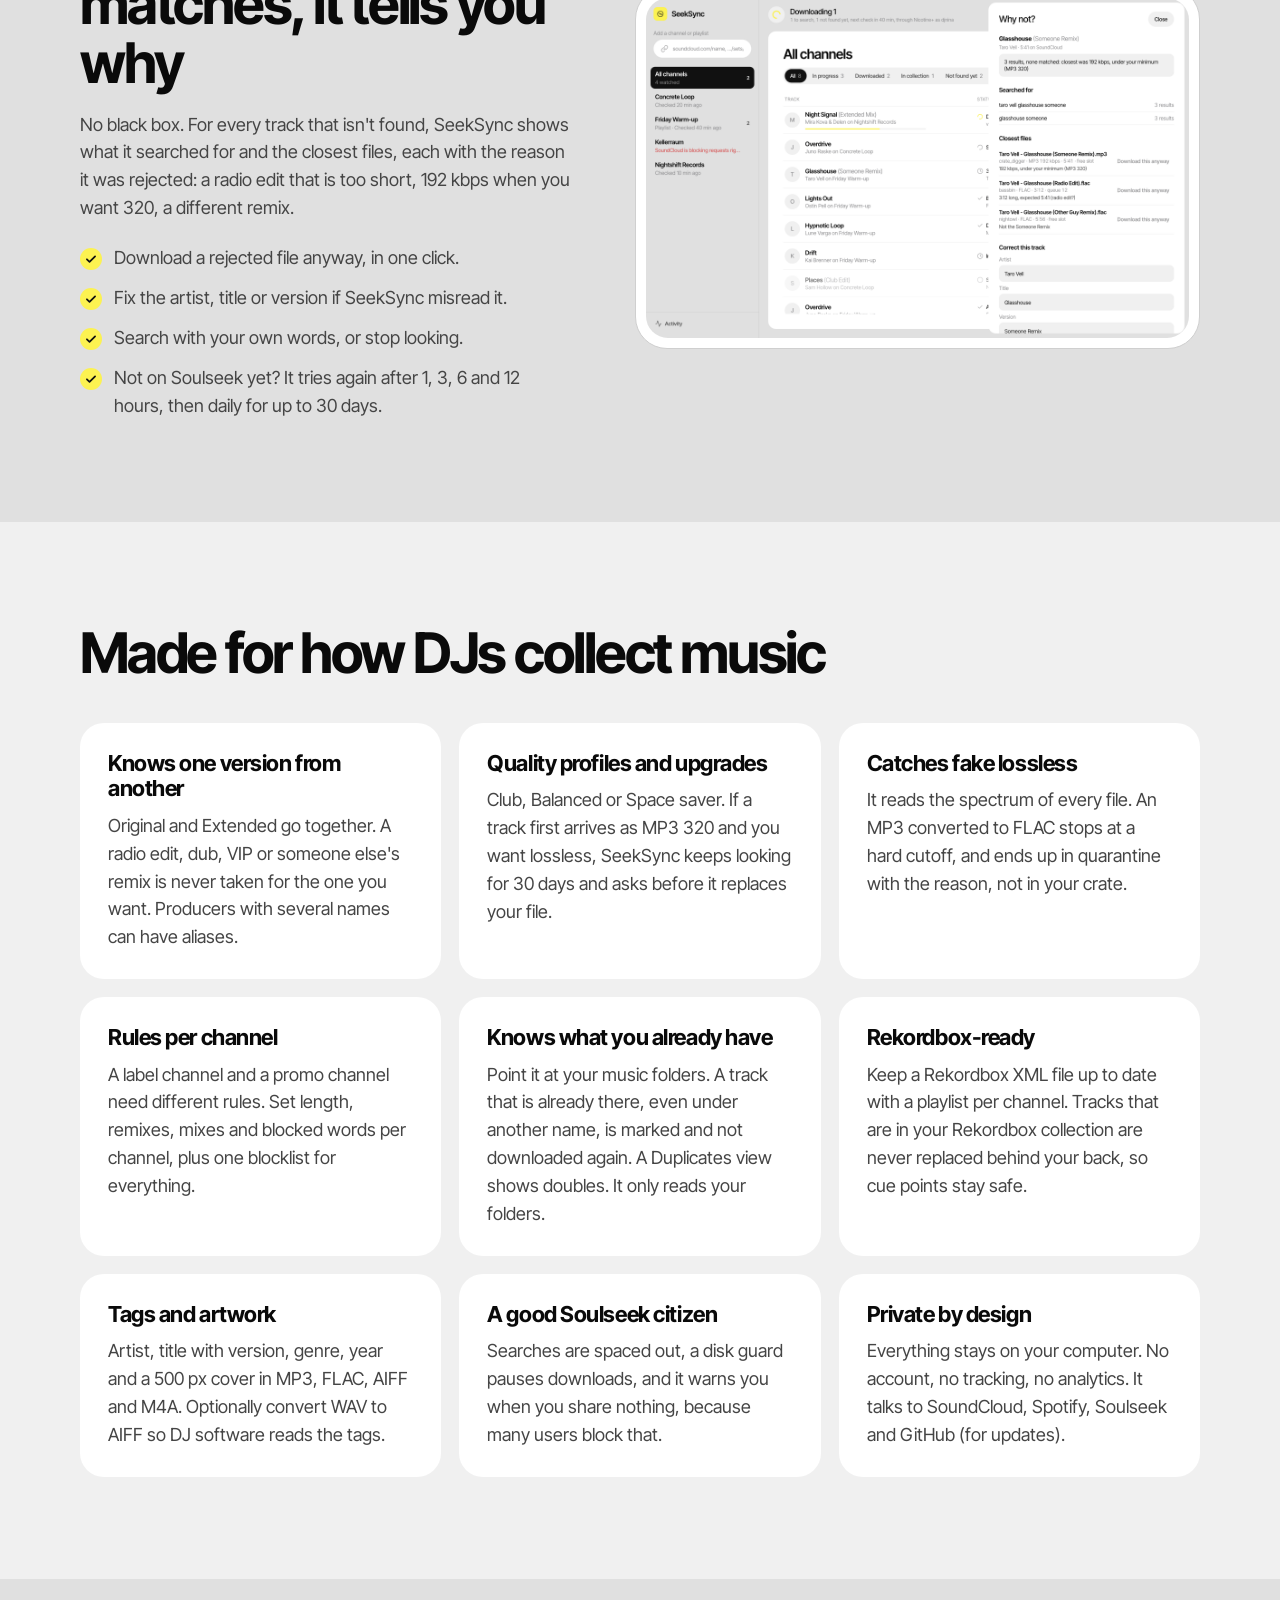
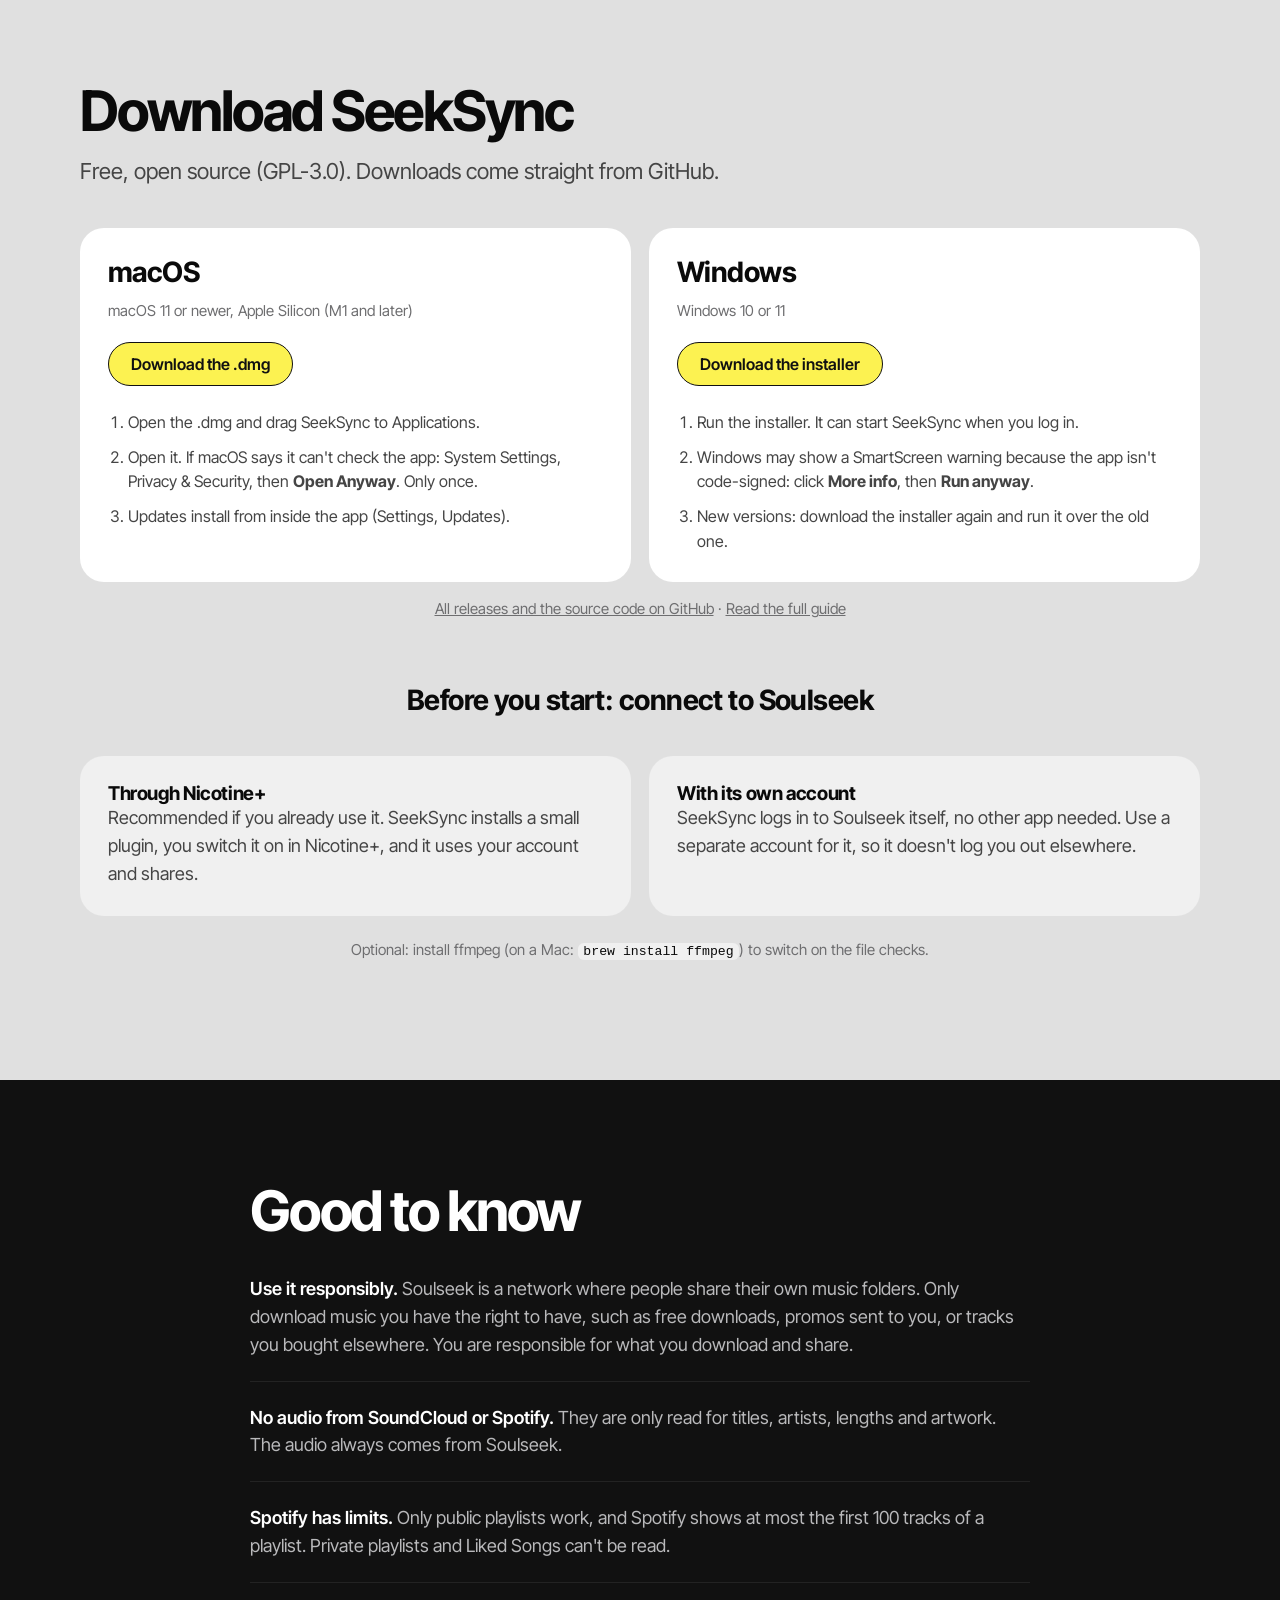
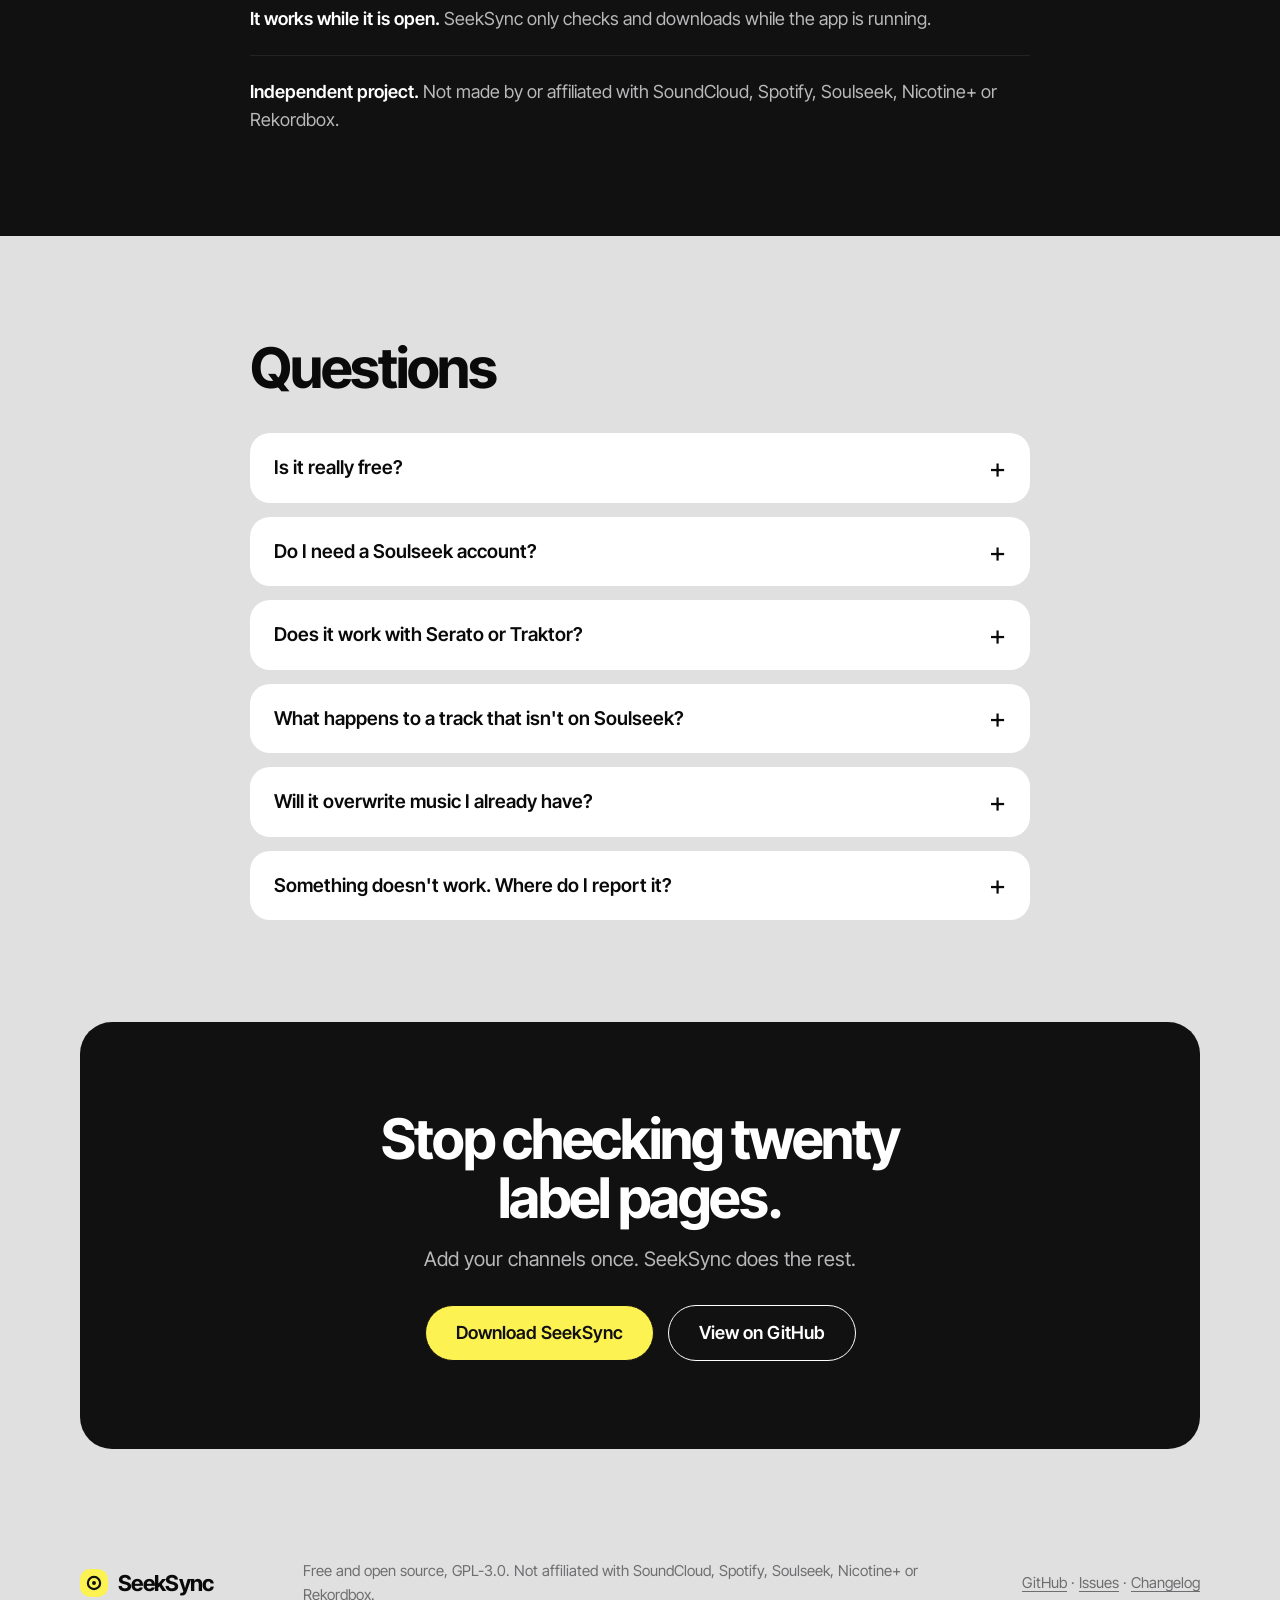
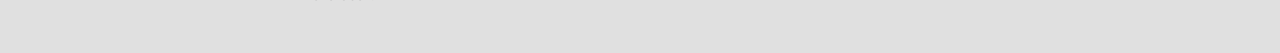
==== commit bebc1780: "Website: step-by-step guide page (EN and NL) site/guide.html + guide.js, generated by scripts/build_" ====
--- a/site/index.html
+++ b/site/index.html
@@ -24,6 +24,7 @@
       <a href="#how" data-i18n="nav_how">How it works</a>
       <a href="#features" data-i18n="nav_features">Features</a>
       <a href="#download" data-i18n="nav_download">Download</a>
+      <a href="guide.html" data-keep-lang data-i18n="nav_guide">Guide</a>
       <a href="#faq" data-i18n="nav_faq">FAQ</a>
     </nav>
     <div class="nav-actions">
@@ -48,6 +49,7 @@
         <a class="btn ghost big" href="https://github.com/Stormhoogervorst/seeksync" data-i18n="view_github">View on GitHub</a>
       </div>
       <p class="meta" id="dl-meta" data-i18n="meta_default">Latest version on GitHub · GPL-3.0 licence</p>
+      <p class="meta"><a href="guide.html" data-keep-lang data-i18n="hero_guide">New here? Read the step-by-step guide</a></p>
       <figure class="shot hero-shot">
         <img src="img/app-main.png" width="1440" height="900" alt="The SeekSync window: channels on the left, tracks with their status on the right, such as downloading, searching Soulseek, and downloaded." data-i18n-alt="alt_main">
       </figure>
@@ -159,7 +161,7 @@
           </ol>
         </article>
       </div>
-      <p class="small center"><a href="https://github.com/Stormhoogervorst/seeksync/releases" data-i18n="all_releases">All releases and the source code on GitHub</a></p>
+      <p class="small center"><a href="https://github.com/Stormhoogervorst/seeksync/releases" data-i18n="all_releases">All releases and the source code on GitHub</a> · <a href="guide.html" data-keep-lang data-i18n="dl_guide">Read the full guide</a></p>
 
       <div class="connect">
         <h3 data-i18n="conn_h">Before you start: connect to Soulseek</h3>
@@ -222,6 +224,7 @@
   </div>
 </footer>
 
+<script src="i18n.js"></script>
 <script src="main.js"></script>
 </body>
 </html>
--- a/site/style.css
+++ b/site/style.css
@@ -190,3 +190,71 @@
   .btn { transition: none; }
   .btn:hover { transform: none; }
 }
+
+/* ---- Guide page ---- */
+.nav-links a[aria-current="page"] { color: var(--text); text-decoration: underline; text-underline-offset: 6px; }
+.guide-hero { padding: clamp(36px, 6vw, 80px) 0 clamp(20px, 3vw, 36px); }
+.guide-hero h1 { max-width: 18ch; }
+.guide-layout { display: grid; grid-template-columns: 250px minmax(0, 1fr); gap: clamp(32px, 5vw, 72px); align-items: start; padding-bottom: clamp(48px, 7vw, 96px); }
+
+.toc { position: sticky; top: 88px; max-height: calc(100vh - 108px); overflow: auto; background: var(--surface); border-radius: var(--radius-card); padding: 18px 20px; }
+.toc summary { cursor: pointer; list-style: none; font-weight: 700; font-size: 17px; color: var(--text); letter-spacing: -0.02em; padding: 0; }
+.toc summary::after { content: none; }
+.toc summary::-webkit-details-marker { display: none; }
+.toc ol { list-style: none; counter-reset: toc; margin: 12px 0 0; padding: 0; display: grid; gap: 2px; }
+.toc li { counter-increment: toc; }
+.toc a { display: grid; grid-template-columns: 26px 1fr; gap: 6px; padding: 6px 8px; border-radius: 10px; text-decoration: none; font-size: 15px; line-height: 1.3; color: var(--body); }
+.toc a::before { content: counter(toc); color: var(--muted); font-weight: 600; }
+.toc a:hover { background: var(--surface-muted); color: var(--text); }
+
+.doc { min-width: 0; max-width: 780px; }
+.doc-sec { padding-bottom: clamp(36px, 5vw, 64px); margin-bottom: clamp(36px, 5vw, 64px); border-bottom: 1px solid var(--line); }
+.doc-sec:last-of-type { border-bottom: 0; }
+.doc h2 { display: flex; align-items: center; gap: 14px; font-size: clamp(28px, 3.6vw, 40px); letter-spacing: -0.035em; margin-bottom: 22px; scroll-margin-top: 88px; }
+.doc h2 .n { flex: none; display: inline-grid; place-items: center; width: 40px; height: 40px; border-radius: 50%; background: var(--accent); color: var(--ink); font-size: 18px; letter-spacing: 0; }
+.doc h3 { font-size: 22px; margin: 34px 0 12px; scroll-margin-top: 88px; }
+.doc p { margin: 0 0 16px; }
+.doc ul, .doc ol { margin: 0 0 18px; padding-left: 24px; display: grid; gap: 10px; }
+.doc li::marker { color: var(--muted); font-weight: 600; }
+.doc a { text-underline-offset: 3px; }
+.doc strong { color: var(--text); font-weight: 600; }
+
+.fig { margin: 24px 0; background: var(--surface); border: 1px solid var(--line); border-radius: 24px; padding: 8px; }
+.fig img { width: 100%; height: auto; border-radius: 17px; }
+.fig.narrow { max-width: 560px; }
+.fig figcaption { padding: 10px 12px 6px; font-size: 14px; color: var(--muted); }
+
+.note { margin: 22px 0; padding: 18px 22px; border-radius: 20px; background: var(--surface); border-left: 6px solid var(--ink); }
+.note.tip { border-left-color: var(--accent); background: #fffde0; }
+.note strong { display: block; margin-bottom: 4px; font-size: 14px; letter-spacing: .02em; text-transform: uppercase; color: var(--muted); }
+.note p { margin: 0; }
+
+.tablewrap { overflow-x: auto; margin: 22px 0; background: var(--surface); border-radius: 20px; }
+table.t { width: 100%; border-collapse: collapse; font-size: 16px; }
+table.t th { text-align: left; padding: 14px 18px; font-size: 14px; color: var(--muted); font-weight: 600; background: var(--surface-muted); white-space: nowrap; }
+table.t td { padding: 14px 18px; border-top: 1px solid var(--line); vertical-align: top; }
+table.t td:first-child { font-weight: 600; color: var(--text); white-space: nowrap; }
+
+dl.fields { margin: 18px 0; display: grid; gap: 0; background: var(--surface); border-radius: 20px; overflow: hidden; }
+dl.fields dt { padding: 16px 20px 2px; font-weight: 600; color: var(--text); }
+dl.fields dd { margin: 0; padding: 0 20px 16px; border-bottom: 1px solid var(--line); }
+dl.fields dd:last-child { border-bottom: 0; }
+
+.doc-end { background: var(--ink); border-radius: var(--radius-big); padding: clamp(32px, 5vw, 56px); text-align: center; }
+.doc-end h2 { display: block; color: var(--on-ink); }
+.doc-end p { color: var(--on-ink-muted); }
+.doc-end .cta { justify-content: center; margin-top: 22px; }
+.guide-page .foot { padding-top: 0; }
+
+@media (max-width: 980px) {
+  .guide-layout { grid-template-columns: 1fr; gap: 24px; }
+  .toc { position: static; max-height: none; }
+}
+@media (max-width: 640px) {
+  .doc h2 .n { width: 34px; height: 34px; font-size: 16px; }
+  table.t td:first-child { white-space: normal; }
+  dl.fields dt { padding: 14px 16px 2px; }
+  dl.fields dd { padding: 0 16px 14px; }
+}
+.toc details { padding: 0; margin: 0; background: none; border-radius: 0; }
+.toc details:first-of-type { margin-top: 0; }
